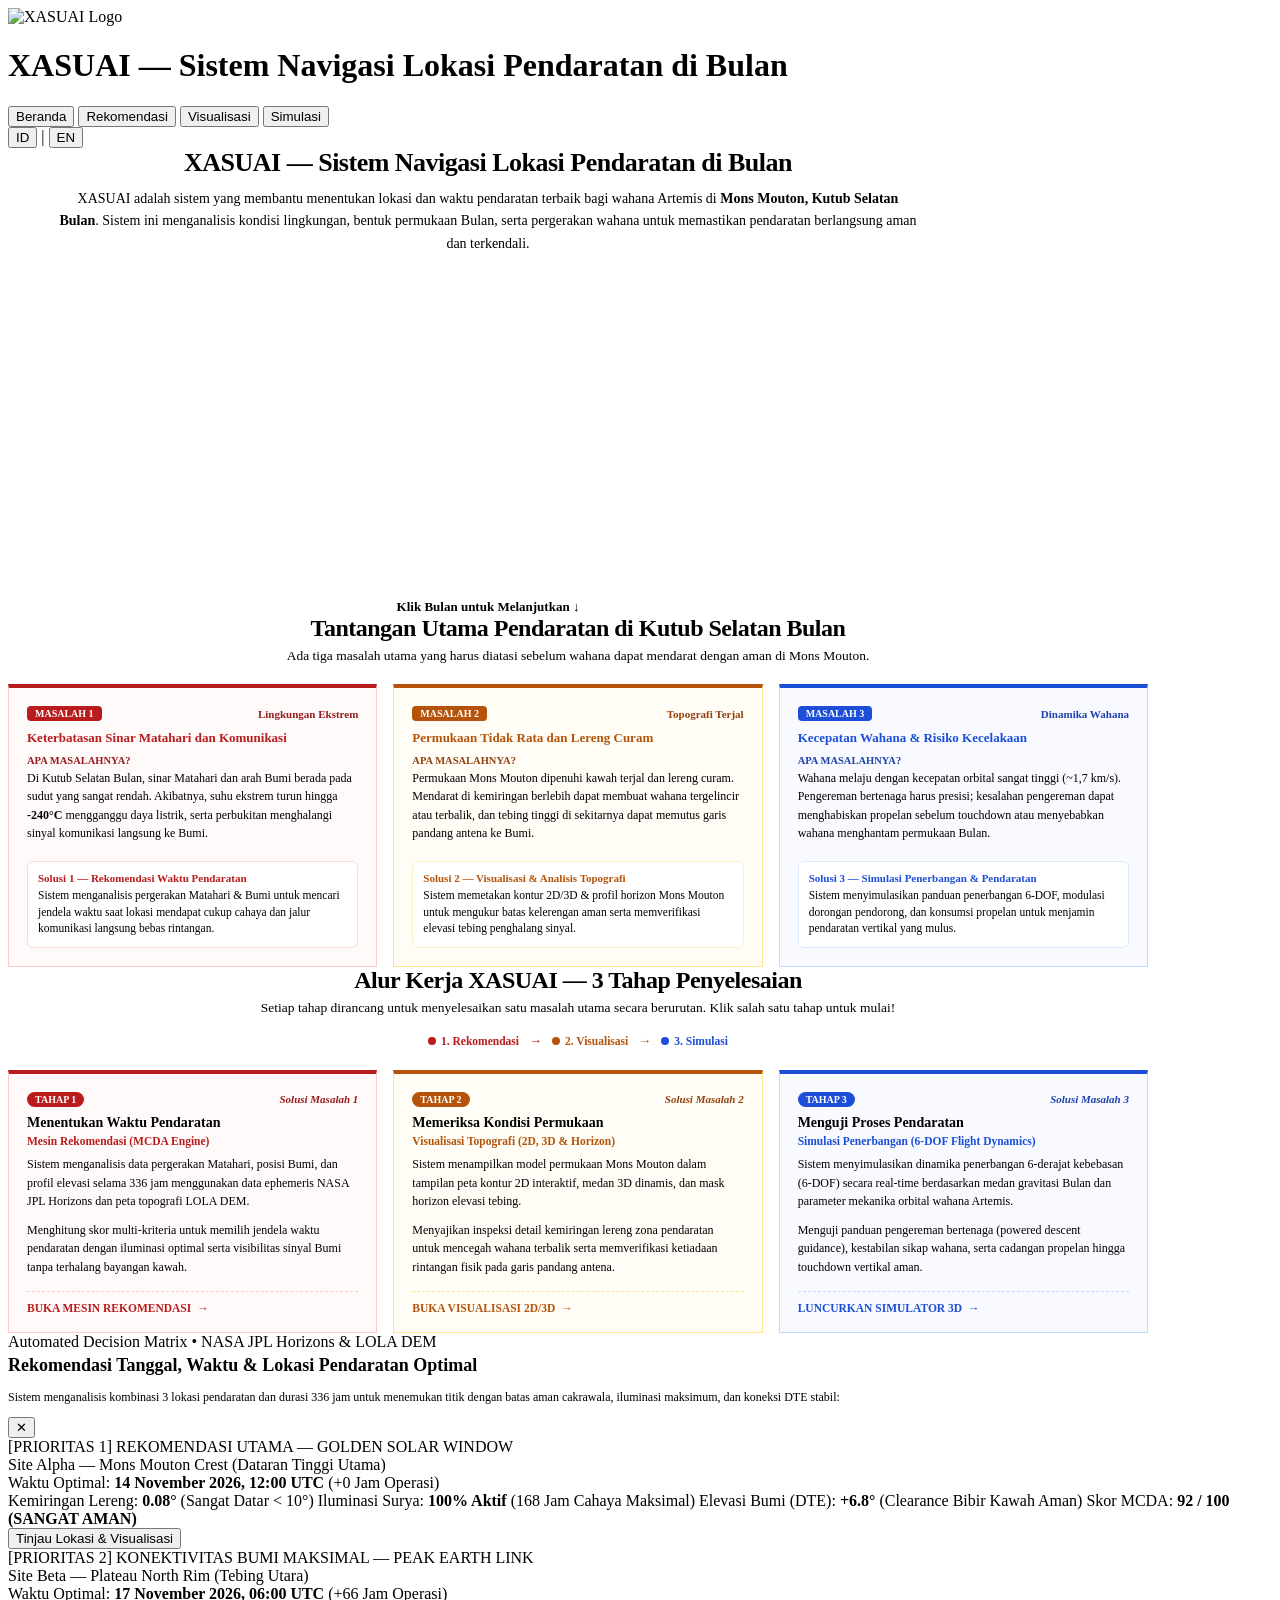
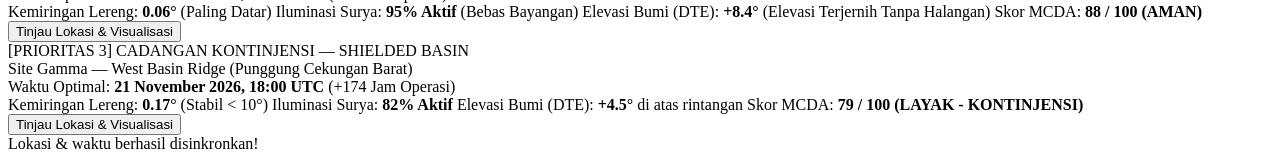
==== web/index.html @ edc27398 "feat(i18n): add dual-language switcher (ID/EN) to header with aerospace styling and dynamic DOM tran" ====
<!DOCTYPE html>
<html lang="id">
<head>
  <meta charset="UTF-8">
  <meta name="viewport" content="width=device-width, initial-scale=1.0">
  <title>XASUAI — Sistem Navigasi Lokasi Pendaratan di Bulan</title>
  <link rel="icon" type="image/png" href="/logo.png">
  <script src="/three.min.js"></script>
  <link rel="stylesheet" href="/css/style.css?v=21">
</head>
<body>

  <!-- 1. COMPACT HEADER BAR -->
  <header>
    <div class="brand-group">
      <img src="/logo.png" alt="XASUAI Logo" style="height: 42px; width: auto; object-fit: contain;">
      <div class="brand-info">
        <h1 data-i18n="brand_title">XASUAI — Sistem Navigasi Lokasi Pendaratan di Bulan</h1>
      </div>
    </div>

    <div class="header-actions">
      <div class="segmented-tabs">
        <button class="tab-btn active" id="tab-btn-home" onclick="switchView('home'); playAvionicBeep(520, 'sine');">
          <span data-i18n="nav_home">Beranda</span>
        </button>
        <button class="tab-btn" id="tab-btn-rekomendasi" onclick="switchView('rekomendasi'); playAvionicBeep(640, 'sine');">
          <span data-i18n="nav_recommendation">Rekomendasi</span>
        </button>
        <button class="tab-btn" id="tab-btn-visualisasi" onclick="switchView('visualisasi'); playAvionicBeep(720, 'sine');">
          <span data-i18n="nav_visualization">Visualisasi</span>
        </button>
        <button class="tab-btn" id="tab-btn-simulasi" onclick="switchView('simulasi'); playAvionicBeep(800, 'sine');">
          <span data-i18n="nav_simulation">Simulasi</span>
        </button>
      </div>

      <!-- Language Switcher (ID / EN) -->
      <div class="lang-switcher" id="lang-switcher" title="Ganti Bahasa / Switch Language">
        <button class="lang-btn active" id="btn-lang-id" onclick="setLanguage('id'); playAvionicBeep(600, 'sine');">ID</button>
        <span class="lang-divider">|</span>
        <button class="lang-btn" id="btn-lang-en" onclick="setLanguage('en'); playAvionicBeep(600, 'sine');">EN</button>
      </div>
    </div>
  </header>

  <!-- ===================================================================== -->
  <!-- LAYAR 0: BERANDA / SISTEM OPERASI KENDALI MISI (FLIGHT DYNAMICS) -->
  <!-- ===================================================================== -->
    <main id="view-home" style="display: block; position: relative;">
    
    <!-- Scroll-Snap Slider Container (Natural Scroll & Snap) -->
    <div class="home-slides-container" id="homeSlidesContainer">

      <!-- =================================================================== -->
      <!-- SLIDE 1: PENGANTAR SISTEM & MODEL 3D BULAN -->
      <!-- =================================================================== -->
      <section id="home-slide-1" class="home-slide-section">
        <div style="max-width: 960px; margin: auto 0; text-align: center; width: 100%;">
          <h1 style="font-size: 26px; font-weight: 900; color: var(--text-primary); margin: 0 0 10px; letter-spacing: -0.5px;">
            XASUAI — Sistem Navigasi Lokasi Pendaratan di Bulan
          </h1>
          <p style="font-size: 14px; color: var(--text-secondary); line-height: 1.6; max-width: 860px; margin: 0 auto 16px;">
            XASUAI adalah sistem yang membantu menentukan lokasi dan waktu pendaratan terbaik bagi wahana Artemis di <strong>Mons Mouton, Kutub Selatan Bulan</strong>. Sistem ini menganalisis kondisi lingkungan, bentuk permukaan Bulan, serta pergerakan wahana untuk memastikan pendaratan berlangsung aman dan terkendali.
          </p>

          <!-- Pure Cinematic 3D Moon Canvas -->
          <div style="background: transparent; border: none; margin: 0 auto 8px; overflow: visible; position: relative; height: 320px; cursor: pointer; filter: drop-shadow(0 20px 28px rgba(15, 23, 42, 0.22));" id="homeMoonContainer" onclick="slideHomeTo(2)" title="Klik Bulan untuk Eksplorasi Tantangan"></div>

          <!-- Teks Simpel Petunjuk -->
          <p id="homeMoonCtaPill" onclick="slideHomeTo(2)" style="font-size: 13px; color: var(--text-muted); margin: 0 auto; cursor: pointer; transition: color 0.2s ease; user-select: none; font-weight: 600;" onmouseover="this.style.color='var(--artemis-blue)';" onmouseout="this.style.color='var(--text-muted)';">
            Klik Bulan untuk Melanjutkan &darr;
          </p>
        </div>
      </section>

      <!-- =================================================================== -->
      <!-- SLIDE 2: TANTANGAN UTAMA PENDARATAN DI KUTUB SELATAN BULAN -->
      <!-- =================================================================== -->
      <section id="home-slide-2" class="home-slide-section">
        <div style="max-width: 1140px; margin: auto 0; text-align: center; width: 100%;">
          <h2 style="font-size: 24px; font-weight: 900; color: var(--text-primary); margin: 0 0 6px; letter-spacing: -0.5px;">
            Tantangan Utama Pendaratan di Kutub Selatan Bulan
          </h2>
          <p style="font-size: 13.5px; color: var(--text-secondary); margin: 0 auto 20px; max-width: 760px;">
            Ada tiga masalah utama yang harus diatasi sebelum wahana dapat mendarat dengan aman di Mons Mouton.
          </p>

          <!-- 3 Cards Masalah (Horizontal Grid 3 Kolom) -->
          <div style="display: grid; grid-template-columns: repeat(3, 1fr); gap: 16px; text-align: left; width: 100%;">
            <!-- Masalah 1: Merah/Coral -->
            <div style="background: #fffafa; border: 1px solid #fecaca; border-top: 4px solid #b91c1c; border-radius: var(--radius-md); padding: 18px; display: flex; flex-direction: column; justify-content: space-between; box-shadow: var(--shadow-sm);">
              <div>
                <div style="display: flex; justify-content: space-between; align-items: center; margin-bottom: 8px;">
                  <span style="background: #b91c1c; color: #fff; padding: 2px 8px; border-radius: 4px; font-size: 10px; font-weight: 800;">MASALAH 1</span>
                  <span style="font-size: 11px; font-weight: 700; color: #991b1b;">Lingkungan Ekstrem</span>
                </div>
                <div style="font-size: 13px; font-weight: 800; color: #b91c1c; margin-bottom: 8px; line-height: 1.35;">
                  Keterbatasan Sinar Matahari dan Komunikasi
                </div>
                <div style="margin-bottom: 10px;">
                  <div style="font-size: 10.5px; font-weight: 800; color: #991b1b; text-transform: uppercase; margin-bottom: 3px;">
                    Apa masalahnya?
                  </div>
                  <p style="font-size: 12px; line-height: 1.55; color: var(--text-secondary); margin: 0;">
                    Di Kutub Selatan Bulan, sinar Matahari dan arah Bumi berada pada sudut yang sangat rendah. Akibatnya, suhu ekstrem turun hingga <strong>-240°C</strong> mengganggu daya listrik, serta perbukitan menghalangi sinyal komunikasi langsung ke Bumi.
                  </p>
                </div>
              </div>
              <div style="background: #ffffff; border: 1px solid #fed7d7; border-radius: 6px; padding: 10px; margin-top: 8px;">
                <div style="font-size: 11px; font-weight: 800; color: #b91c1c; margin-bottom: 3px;">
                  Solusi 1 — Rekomendasi Waktu Pendaratan
                </div>
                <div style="font-size: 11.5px; line-height: 1.45; color: var(--text-secondary); margin: 0;">
                  Sistem menganalisis pergerakan Matahari &amp; Bumi untuk mencari jendela waktu saat lokasi mendapat cukup cahaya dan jalur komunikasi langsung bebas rintangan.
                </div>
              </div>
            </div>

            <!-- Masalah 2: Amber/Gold -->
            <div style="background: #fffdf5; border: 1px solid #fde68a; border-top: 4px solid #b45309; border-radius: var(--radius-md); padding: 18px; display: flex; flex-direction: column; justify-content: space-between; box-shadow: var(--shadow-sm);">
              <div>
                <div style="display: flex; justify-content: space-between; align-items: center; margin-bottom: 8px;">
                  <span style="background: #b45309; color: #fff; padding: 2px 8px; border-radius: 4px; font-size: 10px; font-weight: 800;">MASALAH 2</span>
                  <span style="font-size: 11px; font-weight: 700; color: #92400e;">Topografi Terjal</span>
                </div>
                <div style="font-size: 13px; font-weight: 800; color: #b45309; margin-bottom: 8px; line-height: 1.35;">
                  Permukaan Tidak Rata dan Lereng Curam
                </div>
                <div style="margin-bottom: 10px;">
                  <div style="font-size: 10.5px; font-weight: 800; color: #92400e; text-transform: uppercase; margin-bottom: 3px;">
                    Apa masalahnya?
                  </div>
                  <p style="font-size: 12px; line-height: 1.55; color: var(--text-secondary); margin: 0;">
                    Permukaan Mons Mouton dipenuhi kawah terjal dan lereng curam. Mendarat di kemiringan berlebih dapat membuat wahana tergelincir atau terbalik, dan tebing tinggi di sekitarnya dapat memutus garis pandang antena ke Bumi.
                  </p>
                </div>
              </div>
              <div style="background: #ffffff; border: 1px solid #fef3c7; border-radius: 6px; padding: 10px; margin-top: 8px;">
                <div style="font-size: 11px; font-weight: 800; color: #b45309; margin-bottom: 3px;">
                  Solusi 2 — Visualisasi &amp; Analisis Topografi
                </div>
                <div style="font-size: 11.5px; line-height: 1.45; color: var(--text-secondary); margin: 0;">
                  Sistem memetakan kontur 2D/3D &amp; profil horizon Mons Mouton untuk mengukur batas kelerengan aman serta memverifikasi elevasi tebing penghalang sinyal.
                </div>
              </div>
            </div>

            <!-- Masalah 3: Biru/Navy -->
            <div style="background: #f8faff; border: 1px solid #bfdbfe; border-top: 4px solid #1d4ed8; border-radius: var(--radius-md); padding: 18px; display: flex; flex-direction: column; justify-content: space-between; box-shadow: var(--shadow-sm);">
              <div>
                <div style="display: flex; justify-content: space-between; align-items: center; margin-bottom: 8px;">
                  <span style="background: #1d4ed8; color: #fff; padding: 2px 8px; border-radius: 4px; font-size: 10px; font-weight: 800;">MASALAH 3</span>
                  <span style="font-size: 11px; font-weight: 700; color: #1e40af;">Dinamika Wahana</span>
                </div>
                <div style="font-size: 13px; font-weight: 800; color: #1d4ed8; margin-bottom: 8px; line-height: 1.35;">
                  Kecepatan Wahana &amp; Risiko Kecelakaan
                </div>
                <div style="margin-bottom: 10px;">
                  <div style="font-size: 10.5px; font-weight: 800; color: #1e40af; text-transform: uppercase; margin-bottom: 3px;">
                    Apa masalahnya?
                  </div>
                  <p style="font-size: 12px; line-height: 1.55; color: var(--text-secondary); margin: 0;">
                    Wahana melaju dengan kecepatan orbital sangat tinggi (~1,7 km/s). Pengereman bertenaga harus presisi; kesalahan pengereman dapat menghabiskan propelan sebelum touchdown atau menyebabkan wahana menghantam permukaan Bulan.
                  </p>
                </div>
              </div>
              <div style="background: #ffffff; border: 1px solid #dbeafe; border-radius: 6px; padding: 10px; margin-top: 8px;">
                <div style="font-size: 11px; font-weight: 800; color: #1d4ed8; margin-bottom: 3px;">
                  Solusi 3 — Simulasi Penerbangan &amp; Pendaratan
                </div>
                <div style="font-size: 11.5px; line-height: 1.45; color: var(--text-secondary); margin: 0;">
                  Sistem menyimulasikan panduan penerbangan 6-DOF, modulasi dorongan pendorong, dan konsumsi propelan untuk menjamin pendaratan vertikal yang mulus.
                </div>
              </div>
            </div>
          </div>
        </div>
      </section>

      <!-- =================================================================== -->
      <!-- SLIDE 3: ALUR KERJA XASUAI (3 TAHAP AKSI) -->
      <!-- =================================================================== -->
      <section id="home-slide-3" class="home-slide-section">
        <div style="max-width: 1140px; margin: auto 0; text-align: center; width: 100%;">
          <h2 style="font-size: 24px; font-weight: 900; color: var(--text-primary); margin: 0 0 6px; letter-spacing: -0.5px;">
            Alur Kerja XASUAI — 3 Tahap Penyelesaian
          </h2>
          <p style="font-size: 13.5px; color: var(--text-secondary); margin: 0 auto 12px; max-width: 760px;">
            Setiap tahap dirancang untuk menyelesaikan satu masalah utama secara berurutan. Klik salah satu tahap untuk mulai!
          </p>

          <!-- Alur Urutan Chip -->
          <div style="display: inline-flex; align-items: center; justify-content: center; gap: 10px; background: var(--bg-surface); padding: 5px 16px; border-radius: var(--radius-pill); border: 1px solid var(--border-light); box-shadow: var(--shadow-sm); margin-bottom: 16px;">
            <span style="font-size: 11.5px; font-weight: 800; color: #b91c1c; display: inline-flex; align-items: center; gap: 5px;">
              <span style="display: inline-block; width: 8px; height: 8px; border-radius: 50%; background: #b91c1c;"></span>
              1. Rekomendasi
            </span>
            <span style="color: #b91c1c; font-size: 13px; font-weight: 900;">&rarr;</span>
            <span style="font-size: 11.5px; font-weight: 800; color: #b45309; display: inline-flex; align-items: center; gap: 5px;">
              <span style="display: inline-block; width: 8px; height: 8px; border-radius: 50%; background: #b45309;"></span>
              2. Visualisasi
            </span>
            <span style="color: #b45309; font-size: 13px; font-weight: 900;">&rarr;</span>
            <span style="font-size: 11.5px; font-weight: 800; color: #1d4ed8; display: inline-flex; align-items: center; gap: 5px;">
              <span style="display: inline-block; width: 8px; height: 8px; border-radius: 50%; background: #1d4ed8;"></span>
              3. Simulasi
            </span>
          </div>

          <!-- 3 Interactive Cards (Actionable Buttons) -->
          <div style="display: grid; grid-template-columns: repeat(3, 1fr); gap: 16px; text-align: left; width: 100%;">
            <!-- Tahap 1: Rekomendasi (Merah/Coral) -->
            <div class="interactive-card" onclick="switchView('rekomendasi'); playAvionicBeep(640, 'sine');" style="background: #fffafa; border: 1px solid #fecaca; border-top: 4px solid #b91c1c; border-radius: var(--radius-md); padding: 18px; display: flex; flex-direction: column; justify-content: space-between; box-shadow: var(--shadow-sm); cursor: pointer;" title="Klik untuk membuka Tahap 1: Mesin Rekomendasi">
              <div>
                <div style="display: flex; justify-content: space-between; align-items: center; margin-bottom: 8px;">
                  <span style="background: #b91c1c; color: #ffffff; padding: 2px 8px; border-radius: 999px; font-size: 10px; font-weight: 800;">TAHAP 1</span>
                  <span style="font-size: 11px; font-weight: 700; color: #991b1b; font-style: italic;">Solusi Masalah 1</span>
                </div>
                <h3 style="font-size: 14px; font-weight: 800; color: var(--text-primary); margin: 0 0 4px;">
                  Menentukan Waktu Pendaratan
                </h3>
                <div style="font-size: 11.5px; font-weight: 700; color: #b91c1c; margin-bottom: 8px;">
                  Mesin Rekomendasi (MCDA Engine)
                </div>
                <p style="font-size: 12px; color: var(--text-secondary); line-height: 1.55; margin: 0 0 10px;">
                  Sistem menganalisis data pergerakan Matahari, posisi Bumi, dan profil elevasi selama 336 jam menggunakan data ephemeris NASA JPL Horizons dan peta topografi LOLA DEM.
                </p>
                <p style="font-size: 12px; color: var(--text-secondary); line-height: 1.55; margin: 0;">
                  Menghitung skor multi-kriteria untuk memilih jendela waktu pendaratan dengan iluminasi optimal serta visibilitas sinyal Bumi tanpa terhalang bayangan kawah.
                </p>
              </div>
              <div style="margin-top: 14px; padding-top: 10px; border-top: 1px dashed #fecaca;">
                <div class="action-hint" style="font-size: 11.5px; font-weight: 800; color: #b91c1c; display: flex; align-items: center; gap: 6px;">
                  <span>BUKA MESIN REKOMENDASI</span>
                  <span>&rarr;</span>
                </div>
              </div>
            </div>

            <!-- Tahap 2: Visualisasi (Amber/Gold) -->
            <div class="interactive-card" onclick="switchView('visualisasi'); playAvionicBeep(720, 'sine');" style="background: #fffdf5; border: 1px solid #fde68a; border-top: 4px solid #b45309; border-radius: var(--radius-md); padding: 18px; display: flex; flex-direction: column; justify-content: space-between; box-shadow: var(--shadow-sm); cursor: pointer;" title="Klik untuk membuka Tahap 2: Visualisasi Topografi">
              <div>
                <div style="display: flex; justify-content: space-between; align-items: center; margin-bottom: 8px;">
                  <span style="background: #b45309; color: #ffffff; padding: 2px 8px; border-radius: 999px; font-size: 10px; font-weight: 800;">TAHAP 2</span>
                  <span style="font-size: 11px; font-weight: 700; color: #92400e; font-style: italic;">Solusi Masalah 2</span>
                </div>
                <h3 style="font-size: 14px; font-weight: 800; color: var(--text-primary); margin: 0 0 4px;">
                  Memeriksa Kondisi Permukaan
                </h3>
                <div style="font-size: 11.5px; font-weight: 700; color: #b45309; margin-bottom: 8px;">
                  Visualisasi Topografi (2D, 3D &amp; Horizon)
                </div>
                <p style="font-size: 12px; color: var(--text-secondary); line-height: 1.55; margin: 0 0 10px;">
                  Sistem menampilkan model permukaan Mons Mouton dalam tampilan peta kontur 2D interaktif, medan 3D dinamis, dan mask horizon elevasi tebing.
                </p>
                <p style="font-size: 12px; color: var(--text-secondary); line-height: 1.55; margin: 0;">
                  Menyajikan inspeksi detail kemiringan lereng zona pendaratan untuk mencegah wahana terbalik serta memverifikasi ketiadaan rintangan fisik pada garis pandang antena.
                </p>
              </div>
              <div style="margin-top: 14px; padding-top: 10px; border-top: 1px dashed #fde68a;">
                <div class="action-hint" style="font-size: 11.5px; font-weight: 800; color: #b45309; display: flex; align-items: center; gap: 6px;">
                  <span>BUKA VISUALISASI 2D/3D</span>
                  <span>&rarr;</span>
                </div>
              </div>
            </div>

            <!-- Tahap 3: Simulasi (Biru/Navy) -->
            <div class="interactive-card" onclick="switchView('simulasi'); playAvionicBeep(800, 'sine');" style="background: #f8faff; border: 1px solid #bfdbfe; border-top: 4px solid #1d4ed8; border-radius: var(--radius-md); padding: 18px; display: flex; flex-direction: column; justify-content: space-between; box-shadow: var(--shadow-sm); cursor: pointer;" title="Klik untuk membuka Tahap 3: Simulator Penerbangan">
              <div>
                <div style="display: flex; justify-content: space-between; align-items: center; margin-bottom: 8px;">
                  <span style="background: #1d4ed8; color: #ffffff; padding: 2px 8px; border-radius: 999px; font-size: 10px; font-weight: 800;">TAHAP 3</span>
                  <span style="font-size: 11px; font-weight: 700; color: #1e40af; font-style: italic;">Solusi Masalah 3</span>
                </div>
                <h3 style="font-size: 14px; font-weight: 800; color: var(--text-primary); margin: 0 0 4px;">
                  Menguji Proses Pendaratan
                </h3>
                <div style="font-size: 11.5px; font-weight: 700; color: #1d4ed8; margin-bottom: 8px;">
                  Simulasi Penerbangan (6-DOF Flight Dynamics)
                </div>
                <p style="font-size: 12px; color: var(--text-secondary); line-height: 1.55; margin: 0 0 10px;">
                  Sistem menyimulasikan dinamika penerbangan 6-derajat kebebasan (6-DOF) secara real-time berdasarkan medan gravitasi Bulan dan parameter mekanika orbital wahana Artemis.
                </p>
                <p style="font-size: 12px; color: var(--text-secondary); line-height: 1.55; margin: 0;">
                  Menguji panduan pengereman bertenaga (powered descent guidance), kestabilan sikap wahana, serta cadangan propelan hingga touchdown vertikal aman.
                </p>
              </div>
              <div style="margin-top: 14px; padding-top: 10px; border-top: 1px dashed #bfdbfe;">
                <div class="action-hint" style="font-size: 11.5px; font-weight: 800; color: #1d4ed8; display: flex; align-items: center; gap: 6px;">
                  <span>LUNCURKAN SIMULATOR 3D</span>
                  <span>&rarr;</span>
                </div>
              </div>
            </div>
          </div>
        </div>
      </section>

    </div>
  </main>
<!-- ===================================================================== -->
  <!-- LAYAR 1: REKOMENDASI WAKTU PENDARATAN (SOLUSI 1) -->
  <!-- ===================================================================== -->
  <main id="view-rekomendasi" style="display: none; width: 100%; position: relative;">
    <div class="rekomendasi-slides-container" id="rekomendasi-slides">
      
      <!-- =================================================================== -->
      <!-- SLIDE 1: INPUT BULAN & TAHUN PERIODE MISI (1 LAYAR PENUH) -->
      <!-- =================================================================== -->
      <section id="rec-slide-1" class="rekomendasi-slide-section">
        <div style="max-width: 760px; width: 100%; text-align: center; background: #ffffff; border: 1px solid var(--border-medium); border-radius: var(--radius-lg); padding: 46px 36px; box-shadow: 0 10px 30px rgba(0, 0, 0, 0.05);">
          
          <div data-i18n="sol1_tag" style="display: inline-block; background: rgba(14, 116, 144, 0.1); color: var(--artemis-blue); border: 1px solid rgba(14, 116, 144, 0.25); padding: 5px 16px; border-radius: 999px; font-size: 11px; font-weight: 800; letter-spacing: 0.8px; text-transform: uppercase; margin-bottom: 16px;">
            SOLUSI 1 — REKOMENDASI WAKTU PENDARATAN
          </div>
          
          <h2 data-i18n="sol1_title" style="font-size: 26px; font-weight: 800; color: var(--text-primary); margin: 0 0 12px; letter-spacing: -0.5px;">
            Pencarian Jadwal Peluncuran &amp; Pendaratan Terbaik
          </h2>
          
          <p data-i18n="sol1_desc" style="font-size: 14px; color: var(--text-secondary); line-height: 1.65; margin: 0 auto 32px; max-width: 600px;">
            Pilih bulan dan tahun rencana misi. Sistem akan menganalisis lintasan orbit Matahari dan posisi Bumi untuk menemukan momen pencahayaan optimal dan komunikasi langsung bebas rintangan tebing kawah.
          </p>

          <!-- Form Pemilihan Bulan dan Tahun Terpisah -->
          <div style="display: flex; justify-content: center; align-items: center; gap: 14px; flex-wrap: wrap; margin-bottom: 24px;">
            
            <!-- Dropdown Bulan -->
            <div style="display: flex; align-items: center; gap: 8px; background: #f8fafc; border: 1px solid var(--border-medium); border-radius: var(--radius-md); padding: 10px 16px; box-shadow: var(--shadow-sm);">
              <label for="select-mission-month" data-i18n="sol1_lbl_month" style="font-size: 12.5px; font-weight: 700; color: var(--text-secondary);">Bulan:</label>
              <select id="select-mission-month" onchange="onMissionDateChange()" style="background: transparent; border: none; font-size: 14px; font-weight: 800; color: var(--text-primary); outline: none; cursor: pointer; padding: 2px 0;">
                <option value="1">Januari</option>
                <option value="2">Februari</option>
                <option value="3">Maret</option>
                <option value="4">April</option>
                <option value="5">Mei</option>
                <option value="6">Juni</option>
                <option value="7">Juli</option>
                <option value="8">Agustus</option>
                <option value="9">September</option>
                <option value="10">Oktober</option>
                <option value="11" selected>November</option>
                <option value="12">Desember</option>
              </select>
            </div>

            <!-- Dropdown Tahun -->
            <div style="display: flex; align-items: center; gap: 8px; background: #f8fafc; border: 1px solid var(--border-medium); border-radius: var(--radius-md); padding: 10px 16px; box-shadow: var(--shadow-sm);">
              <label for="select-mission-year" data-i18n="sol1_lbl_year" style="font-size: 12.5px; font-weight: 700; color: var(--text-secondary);">Tahun:</label>
              <select id="select-mission-year" onchange="onMissionDateChange()" style="background: transparent; border: none; font-size: 14px; font-weight: 800; color: var(--text-primary); outline: none; cursor: pointer; padding: 2px 0;">
                <option value="2026" selected>2026</option>
                <option value="2027">2027</option>
                <option value="2028">2028</option>
                <option value="2029">2029</option>
                <option value="2030">2030</option>
              </select>
            </div>

            <!-- Tombol Hitung Rekomendasi -->
            <button id="btn-hero-optimize" class="btn-finder-hero" onclick="calculateMissionSchedule()" style="font-size: 13.5px; font-weight: 800; padding: 13px 30px; border-radius: var(--radius-md); box-shadow: 0 4px 18px rgba(14, 116, 144, 0.4);">
              <span data-i18n="sol1_btn_calc">HITUNG JADWAL REKOMENDASI</span>
            </button>
          </div>

          <!-- Petunjuk Gulir ke Bawah -->
          <div onclick="scrollToRecSlide('result')" style="cursor: pointer; margin-top: 16px; display: inline-flex; align-items: center; gap: 6px; font-size: 12px; font-weight: 700; color: var(--artemis-blue); padding: 6px 16px; border-radius: 999px; background: #f0f9ff; transition: all 0.2s ease;">
            <span data-i18n="sol1_lnk_saved">Lihat Hasil Rekomendasi Tersimpan</span>
            <span>&darr;</span>
          </div>

        </div>
      </section>

      <!-- =================================================================== -->
      <!-- SLIDE 2: ANIMASI PEMROSESAN / SCANNING RADAR (1 LAYAR PENUH) -->
      <!-- =================================================================== -->
      <section id="rec-slide-loading" class="rekomendasi-slide-section">
        <div style="max-width: 680px; width: 100%; text-align: center; background: #ffffff; border: 1px solid var(--border-medium); border-radius: var(--radius-lg); padding: 46px 36px; box-shadow: 0 10px 30px rgba(0, 0, 0, 0.05);">
          
          <!-- Radar Scanner Circle -->
          <div class="radar-scanner-box">
            <div class="radar-scanner-wave"></div>
            <div class="radar-scanner-beam"></div>
            <span style="font-size: 32px; z-index: 2;">📡</span>
          </div>

          <div style="display: inline-block; background: #eff6ff; color: #1d4ed8; padding: 4px 14px; border-radius: 999px; font-size: 11px; font-weight: 800; letter-spacing: 0.8px; text-transform: uppercase; margin-bottom: 12px;">
            ANALISIS ASTRODINAMIKA &amp; MEDAN BULAN
          </div>

          <h3 id="scan-progress-heading" style="font-size: 22px; font-weight: 800; color: var(--text-primary); margin: 0 0 8px;">
            Memproses Posisi Matahari &amp; Bumi...
          </h3>

          <p style="font-size: 13.5px; color: var(--text-secondary); line-height: 1.6; margin: 0 auto 28px; max-width: 520px;">
            Sistem XASUAI sedang menyinkronkan data efemeris orbit dengan topografi kawah Mons Mouton.
          </p>

          <!-- Status Telemetri Berurutan -->
          <div style="text-align: left; background: #f8fafc; border: 1px solid #e2e8f0; border-radius: var(--radius-md); padding: 18px 22px; display: flex; flex-direction: column; gap: 10px; font-family: monospace; font-size: 12px;">
            <div id="scan-step-1" style="display: flex; align-items: center; justify-content: space-between; color: var(--text-muted);">
              <span>[1/4] Mengakses Efemeris JPL Horizons NASA...</span>
              <span class="step-status">MENUNGGU</span>
            </div>
            <div id="scan-step-2" style="display: flex; align-items: center; justify-content: space-between; color: var(--text-muted);">
              <span>[2/4] Menghitung Elevasi Surya &amp; Komunikasi Bumi...</span>
              <span class="step-status">MENUNGGU</span>
            </div>
            <div id="scan-step-3" style="display: flex; align-items: center; justify-content: space-between; color: var(--text-muted);">
              <span>[3/4] Memindai Rintangan Tebing Mons Mouton (LOLA DEM)...</span>
              <span class="step-status">MENUNGGU</span>
            </div>
            <div id="scan-step-4" style="display: flex; align-items: center; justify-content: space-between; color: var(--text-muted);">
              <span>[4/4] Mengunci Waktu Touchdown &amp; Peluncuran Translunar...</span>
              <span class="step-status">MENUNGGU</span>
            </div>
          </div>

        </div>
      </section>

      <!-- =================================================================== -->
      <!-- SLIDE 3: HASIL REKOMENDASI JADWAL MISI (1 LAYAR PENUH) -->
      <!-- =================================================================== -->
      <section id="rec-slide-result" class="rekomendasi-slide-section">
        <div style="max-width: 860px; width: 100%; background: #ffffff; border: 1px solid var(--border-medium); border-radius: var(--radius-lg); padding: 36px 32px; box-shadow: 0 10px 30px rgba(0, 0, 0, 0.05); position: relative;">
          
          <!-- Top bar with Back button and Status -->
          <div style="display: flex; justify-content: space-between; align-items: center; margin-bottom: 20px;">
            <button onclick="scrollToRecSlide('1')" style="background: none; border: none; color: var(--text-muted); font-size: 12px; font-weight: 700; cursor: pointer; display: flex; align-items: center; gap: 6px; padding: 4px 8px; border-radius: 6px;" onmouseover="this.style.color='var(--artemis-blue)'" onmouseout="this.style.color='var(--text-muted)'">
              <span>&uarr;</span>
              <span>Ubah Periode Misi</span>
            </button>
            <div style="background: rgba(16, 185, 129, 0.12); border: 1px solid rgba(16, 185, 129, 0.35); color: #047857; font-size: 11.5px; font-weight: 800; padding: 5px 14px; border-radius: 999px; display: flex; align-items: center; gap: 6px;">
              <span style="width: 8px; height: 8px; background: #10b981; border-radius: 50%;"></span>
              STATUS: OPTIMAL &amp; AMAN
            </div>
          </div>

          <!-- Card Title -->
          <div style="margin-bottom: 20px; padding-bottom: 14px; border-bottom: 1px solid var(--border-light);">
            <h3 style="font-size: 20px; font-weight: 800; color: var(--text-primary); margin: 0 0 4px;">
              Hasil Rekomendasi Jadwal Misi
            </h3>
            <div style="font-size: 12.5px; color: var(--text-secondary);">
              Target Lokasi: <strong>Mons Mouton Crest (-84.9°S, 33.3°W)</strong>
            </div>
          </div>

          <!-- Arrow Flow: Lepas Landas -> Transit 4 Hari -> Pendaratan -->
          <div style="display: flex; align-items: center; justify-content: space-between; background: #f8fafc; border: 1px solid #e2e8f0; border-radius: var(--radius-md); padding: 22px 24px; margin-bottom: 24px; gap: 16px; flex-wrap: wrap;">
            
            <!-- Kolom Lepas Landas Bumi -->
            <div style="flex: 1; min-width: 220px;">
              <div style="display: flex; align-items: center; gap: 8px; margin-bottom: 6px;">
                <span style="font-size: 20px;">🚀</span>
                <span style="font-size: 11px; font-weight: 800; color: var(--text-muted); text-transform: uppercase; letter-spacing: 0.5px;">LEPAS LANDAS DARI BUMI</span>
              </div>
              <div id="rec-launch-time" style="font-size: 18px; font-weight: 800; color: var(--text-primary); margin-bottom: 4px;">
                11 November 2026, 08:00 UTC
              </div>
              <div style="font-size: 11.5px; color: var(--text-secondary);">
                Peluncuran roket dari Bumi menuju lintasan translunar
              </div>
            </div>

            <!-- Panah Alur Transit 4 Hari -->
            <div style="display: flex; flex-direction: column; align-items: center; justify-content: center; padding: 0 12px; min-width: 140px;">
              <div style="font-size: 11px; font-weight: 800; color: var(--artemis-blue); margin-bottom: 4px; background: #e0f2fe; padding: 3px 12px; border-radius: 999px;">
                4 Hari Perjalanan
              </div>
              <div style="display: flex; align-items: center; width: 100%; color: var(--artemis-blue);">
                <div style="height: 2px; background: #0284c7; flex: 1;"></div>
                <span style="font-size: 14px; margin-left: -2px; color: #0284c7;">►</span>
              </div>
            </div>

            <!-- Kolom Pendaratan Bulan -->
            <div style="flex: 1; min-width: 220px; text-align: right;">
              <div style="display: flex; align-items: center; justify-content: flex-end; gap: 8px; margin-bottom: 6px;">
                <span style="font-size: 11px; font-weight: 800; color: #047857; text-transform: uppercase; letter-spacing: 0.5px;">PENDARATAN DI BULAN</span>
                <span style="font-size: 20px;">🌕</span>
              </div>
              <div id="rec-landing-time" style="font-size: 18px; font-weight: 800; color: #047857; margin-bottom: 4px;">
                15 November 2026, 08:00 UTC
              </div>
              <div style="font-size: 11.5px; color: var(--text-secondary);">
                Touchdown aman di Mons Mouton, Kutub Selatan Bulan
              </div>
            </div>

          </div>

          <!-- Paragraf Penjelasan Mengapa Waktu Ini Dipilih -->
          <div style="margin-bottom: 26px;">
            <h4 style="font-size: 14px; font-weight: 800; color: var(--text-primary); margin: 0 0 8px;">
              Mengapa Waktu Ini Dipilih?
            </h4>
            <p id="rec-explanation-paragraph" style="font-size: 13.5px; line-height: 1.75; color: var(--text-secondary); margin: 0;">
              Berdasarkan analisis posisi Matahari dan arah Bumi pada November 2026, tanggal 15 November memberikan kondisi paling ideal di Mons Mouton karena lokasi tersebut menerima sinar Matahari yang cukup untuk daya panel surya wahana dan memiliki jalur komunikasi langsung ke Bumi tanpa terhalang tebing kawah di sekitarnya. Agar tiba tepat pada momen tersebut, wahana dijadwalkan lepas landas dari Bumi pada 11 November 2026 dengan durasi perjalanan selama 4 hari.
            </p>
          </div>

          <!-- Tombol Aksi Menuju Visualisasi -->
          <div style="display: flex; justify-content: flex-end; align-items: center; padding-top: 18px; border-top: 1px solid var(--border-light);">
            <button class="btn-finder-hero" onclick="switchView('visualisasi'); playAvionicBeep(800, 'sine');" style="padding: 14px 32px; font-size: 13.5px; font-weight: 800; display: flex; align-items: center; gap: 8px; box-shadow: 0 4px 16px rgba(14, 116, 144, 0.35);">
              <span>Lihat Titik Pendaratan di Visualisasi</span>
              <span>&rarr;</span>
            </button>
          </div>

        </div>
      </section>

    </div>
  </main>

  <!-- ===================================================================== -->
  <!-- LAYAR 2: VISUALISASI TOPOGRAFI & MEDAN KAWAH MONS MOUTON (SOLUSI 2) -->
  <!-- ===================================================================== -->
  <main id="view-visualisasi" style="display: none; width: 100%; position: relative;">
    <div class="visualisasi-slides-container" id="visualisasi-slides">

      <!-- =================================================================== -->
      <!-- SLIDE 1: MENU PORTAL VISUALISASI (STRUKTUR IDENTIK DENGAN SOLUSI 1) -->
      <!-- =================================================================== -->
      <section id="vis-slide-menu" class="visualisasi-slide-section">
        <div style="max-width: 820px; width: 100%; text-align: center; background: #ffffff; border: 1px solid var(--border-medium); border-radius: var(--radius-lg); padding: 42px 36px; box-shadow: 0 10px 30px rgba(0, 0, 0, 0.05); box-sizing: border-box;">
          
          <div data-i18n="sol2_tag" style="display: inline-block; background: rgba(14, 116, 144, 0.1); color: var(--artemis-blue); border: 1px solid rgba(14, 116, 144, 0.25); padding: 5px 16px; border-radius: 999px; font-size: 11px; font-weight: 800; letter-spacing: 0.8px; text-transform: uppercase; margin-bottom: 16px;">
            SOLUSI 2 — VISUALISASI &amp; ANALISIS TOPOGRAFI
          </div>
          
          <h2 data-i18n="sol2_title" style="font-size: 26px; font-weight: 800; color: var(--text-primary); margin: 0 0 12px; letter-spacing: -0.5px;">
            Eksplorasi Medan dan Pemeriksaan Lokasi Pendaratan
          </h2>
          
          <p data-i18n="sol2_desc" style="font-size: 14px; color: var(--text-secondary); line-height: 1.65; margin: 0 auto 30px; max-width: 640px;">
            Pilih mode visualisasi berikut untuk memeriksa kondisi permukaan Mons Mouton secara detail. Mulai dari tampilan Bulan dari orbit, peta kemiringan lereng 2D, hingga model topografi 3D untuk memeriksa jalur sinyal yang bebas hambatan tebing.
          </p>

          <!-- 3 Card Pilihan Mode Visualisasi -->
          <div style="display: grid; grid-template-columns: repeat(3, 1fr); gap: 14px; text-align: left; margin-bottom: 24px;">
            
            <!-- Card 1: Navigasi Orbital 3D Globe -->
            <div class="interactive-card" onclick="scrollToVisSlide('globe')" style="background: #f8fafc; border: 1px solid #e2e8f0; border-top: 4px solid var(--artemis-blue); border-radius: var(--radius-md); padding: 18px 16px; display: flex; flex-direction: column; justify-content: space-between; cursor: pointer; transition: all 0.2s ease;" onmouseover="this.style.transform='translateY(-3px)'; this.style.boxShadow='0 8px 24px rgba(2, 132, 199, 0.15)';" onmouseout="this.style.transform='none'; this.style.boxShadow='none';">
              <div>
                <div style="display: flex; align-items: center; justify-content: space-between; margin-bottom: 10px;">
                  <span style="font-size: 24px;">🌐</span>
                  <span data-i18n="sol2_c1_tag" style="font-size: 10px; font-weight: 800; color: var(--artemis-blue); background: #e0f2fe; padding: 2px 8px; border-radius: 999px;">MODE 1</span>
                </div>
                <h4 data-i18n="sol2_c1_title" style="font-size: 14.5px; font-weight: 800; color: var(--text-primary); margin: 0 0 6px;">
                  Navigasi Orbital 3D
                </h4>
                <p data-i18n="sol2_c1_desc" style="font-size: 11.5px; color: var(--text-secondary); line-height: 1.45; margin: 0 0 14px;">
                  Lihat posisi Mons Mouton di Kutub Selatan Bulan melalui tampilan globe 3D dari luar angkasa. Gunakan kamera Fly-To untuk menuju lokasi target secara langsung.
                </p>
              </div>
              <button class="btn-hud" style="width: 100%; padding: 8px; font-size: 11.5px; font-weight: 800; background: #0284c7; color: #ffffff; border: none; border-radius: 6px; cursor: pointer; display: flex; align-items: center; justify-content: center; gap: 4px;">
                <span data-i18n="sol2_c1_btn">Buka Globe 3D &rarr;</span>
              </button>
            </div>

            <!-- Card 2: Inspeksi Kontur 2D LOLA DEM -->
            <div class="interactive-card" onclick="scrollToVisSlide('dem')" style="background: #f8fafc; border: 1px solid #e2e8f0; border-top: 4px solid #10b981; border-radius: var(--radius-md); padding: 18px 16px; display: flex; flex-direction: column; justify-content: space-between; cursor: pointer; transition: all 0.2s ease;" onmouseover="this.style.transform='translateY(-3px)'; this.style.boxShadow='0 8px 24px rgba(16, 185, 129, 0.15)';" onmouseout="this.style.transform='none'; this.style.boxShadow='none';">
              <div>
                <div style="display: flex; align-items: center; justify-content: space-between; margin-bottom: 10px;">
                  <span style="font-size: 24px;">🗺️</span>
                  <span data-i18n="sol2_c2_tag" style="font-size: 10px; font-weight: 800; color: #047857; background: #dcfce7; padding: 2px 8px; border-radius: 999px;">MODE 2</span>
                </div>
                <h4 data-i18n="sol2_c2_title" style="font-size: 14.5px; font-weight: 800; color: var(--text-primary); margin: 0 0 6px;">
                  Peta Kelerengan 2D
                </h4>
                <p data-i18n="sol2_c2_desc" style="font-size: 11.5px; color: var(--text-secondary); line-height: 1.45; margin: 0 0 14px;">
                  Periksa kemiringan permukaan melalui peta elevasi beresolusi tinggi dari NASA LOLA DEM. Hasil analisis menunjukkan kemiringan sebesar 0,08°, tergolong sangat datar dan aman.
                </p>
              </div>
              <button class="btn-hud" style="width: 100%; padding: 8px; font-size: 11.5px; font-weight: 800; background: #059669; color: #ffffff; border: none; border-radius: 6px; cursor: pointer; display: flex; align-items: center; justify-content: center; gap: 4px;">
                <span data-i18n="sol2_c2_btn">Buka Peta 2D &rarr;</span>
              </button>
            </div>

            <!-- Card 3: Topografi 3D & Jalur Sinyal -->
            <div class="interactive-card" onclick="scrollToVisSlide('terrain')" style="background: #f8fafc; border: 1px solid #e2e8f0; border-top: 4px solid #6366f1; border-radius: var(--radius-md); padding: 18px 16px; display: flex; flex-direction: column; justify-content: space-between; cursor: pointer; transition: all 0.2s ease;" onmouseover="this.style.transform='translateY(-3px)'; this.style.boxShadow='0 8px 24px rgba(99, 102, 241, 0.15)';" onmouseout="this.style.transform='none'; this.style.boxShadow='none';">
              <div>
                <div style="display: flex; align-items: center; justify-content: space-between; margin-bottom: 10px;">
                  <span style="font-size: 24px;">⛰️</span>
                  <span data-i18n="sol2_c3_tag" style="font-size: 10px; font-weight: 800; color: #4338ca; background: #e0e7ff; padding: 2px 8px; border-radius: 999px;">MODE 3</span>
                </div>
                <h4 data-i18n="sol2_c3_title" style="font-size: 14.5px; font-weight: 800; color: var(--text-primary); margin: 0 0 6px;">
                  Topografi 3D dan Jalur Sinyal
                </h4>
                <p data-i18n="sol2_c3_desc" style="font-size: 11.5px; color: var(--text-secondary); line-height: 1.45; margin: 0 0 14px;">
                  Jelajahi model permukaan Bulan dalam bentuk 3D untuk memeriksa ketinggian tebing kawah dan memastikan jalur sinyal antena ke Bumi tidak terhalang. Hasil analisis menunjukkan jarak bebas pandang sebesar +12,35° di atas bibir tebing.
                </p>
              </div>
              <button class="btn-hud" style="width: 100%; padding: 8px; font-size: 11.5px; font-weight: 800; background: #4f46e5; color: #ffffff; border: none; border-radius: 6px; cursor: pointer; display: flex; align-items: center; justify-content: center; gap: 4px;">
                <span data-i18n="sol2_c3_btn">Buka Topografi 3D &rarr;</span>
              </button>
            </div>

          </div>

          <!-- Footer Target Information -->
          <div style="display: inline-flex; align-items: center; gap: 10px; background: rgba(16, 185, 129, 0.08); border: 1px solid rgba(16, 185, 129, 0.3); padding: 8px 18px; border-radius: 999px; font-size: 12px; color: #047857;">
            <span style="width: 8px; height: 8px; background: #10b981; border-radius: 50%;"></span>
            <span data-i18n="sol2_target_pill">Target Pendaratan Terpilih: <strong>Mons Mouton Crest (-84,9°S, 33,3°W)</strong> • Elevasi: <strong>+5.920 m</strong></span>
          </div>

        </div>
      </section>

      <!-- =================================================================== -->
      <!-- SLIDE 2: NAVIGASI ORBITAL 3D MENUJU MONS MOUTON (1 LAYAR PENUH) -->
      <!-- =================================================================== -->
      <section id="vis-slide-globe" class="visualisasi-slide-section">
        <div class="bento-card bento-full" style="max-width: 1200px; width: 100%; height: 100%; max-height: calc(100vh - 120px); display: flex; flex-direction: column; justify-content: space-between; padding: 20px 24px; box-sizing: border-box; margin: 0; background: #ffffff; overflow: hidden;">
          
          <!-- Header Bar -->
          <div class="card-header" style="margin-bottom: 8px; padding-bottom: 8px; border-bottom: 1px solid var(--border-light);">
            <div style="display: flex; align-items: center; gap: 10px;">
              <button onclick="scrollToVisSlide('menu')" style="background: none; border: none; color: var(--text-muted); font-size: 12px; font-weight: 700; cursor: pointer; display: flex; align-items: center; gap: 4px; padding: 2px 6px; border-radius: 6px;" onmouseover="this.style.color='var(--artemis-blue)'" onmouseout="this.style.color='var(--text-muted)'">
                <span>&uarr;</span>
                <span>Kembali ke Menu Visualisasi</span>
              </button>
              <span class="card-title" style="font-size: 17px; font-weight: 800;">
                Navigasi Orbital 3D — Menuju Mons Mouton Crest
              </span>
            </div>
            
            <div style="display: flex; gap: 10px; align-items: center; flex-wrap: wrap;">
              <span class="badge-slope-safe" id="lbl-active-coords-globe" style="font-size: 11px; font-weight: 800; padding: 4px 10px;">
                Target: Mons Mouton Crest (-84,9°S, 33,3°W)
              </span>
            </div>
          </div>

          <!-- 3D Moon Globe Viewport -->
          <div style="flex: 1; min-height: 340px; position: relative; background: #030712; border-radius: var(--radius-md); overflow: hidden; border: 1px solid var(--border-light);">
            <div id="threeMoonContainer" style="width: 100%; height: 100%;"></div>
            
            <!-- 3D Globe HUD Overlay -->
            <div class="globe-hud-overlay">
              <div class="globe-hud-info">
                <span class="hud-tag">ORBITAL CAMERA 3D</span>
                <span id="globe-alt-readout" class="hud-alt" style="color: #38bdf8; font-weight: 800;">Ketinggian: 15,0 km | Target: Terkunci</span>
                <span id="globe-target-readout" class="hud-coord">Sasaran: Mons Mouton Crest (-84,9°S, 33,3°W)</span>
              </div>
              <div class="globe-hud-actions">
                <button class="btn-hud" onclick="zoomGlobe(-2.0)" title="Dolly Zoom In">＋ Zoom</button>
                <button class="btn-hud" onclick="zoomGlobe(2.0)" title="Dolly Zoom Out">－ Zoom</button>
                <button class="btn-hud" onclick="triggerFlyToAnimation()" style="background: #2563eb; color: #ffffff; border-color: #3b82f6;">
                  🚀 Fly-To Mons Mouton
                </button>
                <button class="btn-hud" onclick="resetGlobeOrbit()">⟳ Reset Orbit</button>
                <a href="https://trek.nasa.gov/moon/#v=0.1&x=-33.3&y=-84.9&z=8&p=urn:ogc:def:crs:EPSG::3032" target="_blank" class="btn-hud" style="text-decoration: none;">
                  NASA Moon Trek ↗
                </a>
              </div>
            </div>
          </div>

          <!-- Slide 2 Bottom Bar -->
          <div style="display: flex; justify-content: space-between; align-items: center; margin-top: 10px; padding-top: 8px; border-top: 1px solid var(--border-light); flex-wrap: wrap; gap: 8px;">
            <div style="font-size: 11.5px; color: var(--text-secondary);">
              <strong>Petunjuk Navigasi:</strong> Klik dan geser untuk memutar globe. Gunakan roda tetikus untuk memperbesar atau memperkecil tampilan.
            </div>
            <div onclick="scrollToVisSlide('dem')" style="cursor: pointer; display: inline-flex; align-items: center; gap: 6px; font-size: 12px; font-weight: 800; color: var(--artemis-blue); background: #f0f9ff; padding: 5px 14px; border-radius: 999px;">
              <span>Lanjut ke Visualisasi 2: Pemeriksaan Peta Kontur 2D (LOLA DEM)</span>
              <span>&darr;</span>
            </div>
          </div>

        </div>
      </section>

      <!-- =================================================================== -->
      <!-- SLIDE 3: INSPEKSI KELERENGAN & KONTUR 2D LOLA DEM (1 LAYAR PENUH) -->
      <!-- =================================================================== -->
      <section id="vis-slide-dem" class="visualisasi-slide-section">
        <div class="bento-card bento-full" style="max-width: 1200px; width: 100%; height: 100%; max-height: calc(100vh - 120px); display: flex; flex-direction: column; justify-content: space-between; padding: 20px 24px; box-sizing: border-box; margin: 0; background: #ffffff; overflow: hidden;">
          
          <!-- Header Bar -->
          <div class="card-header" style="margin-bottom: 8px; padding-bottom: 8px; border-bottom: 1px solid var(--border-light);">
            <div style="display: flex; align-items: center; gap: 10px;">
              <button onclick="scrollToVisSlide('menu')" style="background: none; border: none; color: var(--text-muted); font-size: 12px; font-weight: 700; cursor: pointer; display: flex; align-items: center; gap: 4px; padding: 2px 6px; border-radius: 6px;" onmouseover="this.style.color='var(--artemis-blue)'" onmouseout="this.style.color='var(--text-muted)'">
                <span>&uarr;</span>
                <span>Kembali ke Menu Visualisasi</span>
              </button>
              <span class="card-title" style="font-size: 17px; font-weight: 800;">
                Inspeksi Kelerengan &amp; Kontur Medan 2D (LOLA DEM)
              </span>
            </div>
            
            <span class="badge-slope-safe" id="lbl-active-coords-dem" style="font-size: 11px; font-weight: 800; padding: 4px 10px;">
              Lokasi: Mons Mouton Crest (-84,9°S, 33,3°W)
            </span>
          </div>

          <!-- 2D LOLA DEM Interactive Map Viewport -->
          <div class="dem-map-frame" id="map-frame-box" style="flex: 1; min-height: 320px; position: relative; border-radius: var(--radius-md); overflow: hidden; border: 1px solid var(--border-light);">
            <div id="dem-view-container" style="width: 100%; height: 100%; position: relative; overflow: hidden; cursor: grab; user-select: none;">
              <div id="dem-zoom-wrapper" style="width: 100%; height: 100%; position: relative; transform-origin: center center; transition: transform 0.05s ease-out; will-change: transform;">
                <img src="/data/quickmap-lroc.png" alt="Mons Mouton LOLA DEM" class="dem-img" draggable="false" style="pointer-events: none; width: 100%; height: 100%; object-fit: cover;">
                <!-- Pin Interaktif Sasaran Utama Mons Mouton -->
                <div class="map-pin active highlight-pulse" id="pin-ALPHA" style="top: 38%; left: 75%;" onclick="selectSite('ALPHA')">
                  <div class="pin-circle" style="width: 18px; height: 18px; box-shadow: 0 0 16px #10b981;"></div>
                  <div class="pin-label" style="font-size: 11px; padding: 4px 10px;">Mons Mouton Crest (-84,9°S, 33,3°W) · 5.920 m</div>
                </div>
              </div>
              <!-- DEM Controls Overlay -->
              <div class="dem-controls-overlay">
                <span class="dem-zoom-badge" id="dem-zoom-badge">1.0×</span>
                <button class="btn-hud" onclick="zoomDem(0.5)" title="Perbesar (Zoom In)">＋</button>
                <button class="btn-hud" onclick="zoomDem(-0.5)" title="Perkecil (Zoom Out)">－</button>
                <button class="btn-hud" onclick="resetDemZoom()" title="Reset Tampilan Zoom">Reset</button>
              </div>
              <div class="dem-hint-badge" style="position: absolute; top: 10px; left: 10px; background: rgba(15, 23, 42, 0.85); border: 1px solid rgba(255, 255, 255, 0.15); border-radius: var(--radius-sm); padding: 4px 8px; color: #94a3b8; font-size: 10px; font-weight: 600; z-index: 25; pointer-events: none; backdrop-filter: blur(4px);">
                Gunakan Roda Gulir untuk Zoom • Klik &amp; Tarik untuk Menggeser Peta
              </div>
            </div>
          </div>

          <!-- Bottom Metric Tiles -->
          <div style="display: grid; grid-template-columns: repeat(auto-fit, minmax(180px, 1fr)); gap: 10px; background: rgba(16, 185, 129, 0.08); border: 1px solid rgba(16, 185, 129, 0.3); border-radius: var(--radius-md); padding: 10px 14px; margin-top: 10px;">
            <div>
              <div style="font-size: 9.5px; font-weight: 800; color: var(--text-muted); text-transform: uppercase;">KEMIRINGAN LERENG</div>
              <div style="font-size: 14px; font-weight: 800; color: var(--emerald-safe); margin-top: 2px;">0,08° (Sangat Datar, di bawah 10°)</div>
              <div style="font-size: 10.5px; color: var(--text-dim);">Permukaan aman dari risiko wahana terguling.</div>
            </div>
            <div>
              <div style="font-size: 9.5px; font-weight: 800; color: var(--text-muted); text-transform: uppercase;">ELEVASI PUNCAK</div>
              <div style="font-size: 14px; font-weight: 800; color: var(--artemis-blue); margin-top: 2px;">+5.920 m (Dataran Tinggi)</div>
              <div style="font-size: 10.5px; color: var(--text-dim);">Berada jauh di atas dasar kawah yang gelap.</div>
            </div>
            <div>
              <div style="font-size: 9.5px; font-weight: 800; color: var(--text-muted); text-transform: uppercase;">ILUMINASI SURYA</div>
              <div style="font-size: 14px; font-weight: 800; color: var(--emerald-safe); margin-top: 2px;">100% Bebas Bayangan</div>
              <div style="font-size: 10.5px; color: var(--text-dim);">Mendapatkan cahaya Matahari untuk mendukung pasokan listrik.</div>
            </div>
            <div>
              <div style="font-size: 9.5px; font-weight: 800; color: var(--text-muted); text-transform: uppercase;">STATUS TOPOGRAFI</div>
              <div style="font-size: 14px; font-weight: 800; color: var(--emerald-safe); margin-top: 2px;">VERIFIKASI GO (AMAN)</div>
              <div style="font-size: 10.5px; color: var(--text-dim);">Memenuhi standar keselamatan NASA.</div>
            </div>
          </div>

          <!-- Slide 3 Navigation Cue to Slide 4 -->
          <div onclick="scrollToVisSlide('terrain')" style="cursor: pointer; margin-top: 8px; display: flex; align-items: center; justify-content: center; gap: 6px; font-size: 12px; font-weight: 800; color: var(--artemis-blue);">
            <span>Lanjut ke Visualisasi 3: Topografi 3D dan Pemeriksaan Jalur Sinyal</span>
            <span>&darr;</span>
          </div>

        </div>
      </section>

      <!-- =================================================================== -->
      <!-- SLIDE 4: VISUALISASI 3D REALISTIS BERDASARKAN SCAN_TERRAIN.PY (1 LAYAR PENUH) -->
      <!-- =================================================================== -->
      <section id="vis-slide-terrain" class="visualisasi-slide-section">
        <div style="max-width: 1240px; width: 100%; height: 100%; max-height: calc(100vh - 110px); background: #ffffff; border: 1px solid var(--border-medium); border-radius: var(--radius-lg); padding: 14px 20px; box-shadow: 0 10px 30px rgba(0, 0, 0, 0.05); position: relative; box-sizing: border-box; display: flex; flex-direction: column; justify-content: space-between; overflow: hidden;">
          
          <!-- Top bar with Back Button & Status -->
          <div style="display: flex; justify-content: space-between; align-items: center; margin-bottom: 6px;">
            <div style="display: flex; align-items: center; gap: 10px;">
              <button onclick="scrollToVisSlide('menu')" style="background: none; border: none; color: var(--text-muted); font-size: 11.5px; font-weight: 700; cursor: pointer; display: flex; align-items: center; gap: 4px; padding: 2px 6px; border-radius: 6px;" onmouseover="this.style.color='var(--artemis-blue)'" onmouseout="this.style.color='var(--text-muted)'">
                <span>&uarr;</span>
                <span>Kembali ke Menu Visualisasi</span>
              </button>
            </div>
            <div style="background: rgba(16, 185, 129, 0.12); border: 1px solid rgba(16, 185, 129, 0.35); color: #047857; font-size: 10.5px; font-weight: 800; padding: 3px 12px; border-radius: 999px; display: flex; align-items: center; gap: 6px;">
              <span style="width: 7px; height: 7px; background: #10b981; border-radius: 50%;"></span>
              DATA VALID: NASA LOLA DEM + JPL HORIZONS DE441
            </div>
          </div>

          <!-- Section Heading Compact -->
          <div style="display: flex; justify-content: space-between; align-items: baseline; margin-bottom: 8px; padding-bottom: 4px; border-bottom: 1px solid var(--border-light);">
            <h3 style="font-size: 16px; font-weight: 800; color: var(--text-primary); margin: 0;">
              Visualisasi 3D Topografi Mons Mouton Crest dan Pemeriksaan Jalur Sinyal
            </h3>
            <span style="font-size: 11px; color: var(--text-secondary);">
              Analisis kondisi permukaan, ketinggian tebing kawah, jalur sinyal langsung ke Bumi (DTE), dan pencahayaan Matahari.
            </span>
          </div>

          <!-- Split Grid: Real 3D Terrain (Left) + Penjelasan Ramah Awam (Right) -->
          <div style="display: grid; grid-template-columns: 1.15fr 1fr; gap: 16px; flex: 1; min-height: 0; margin-bottom: 8px;">
            
            <!-- Left Column: Real 3D Terrain Canvas & Controls (1 Titik Konsisten: Mons Mouton Crest) -->
            <div style="background: #030712; border: 1px solid #1e293b; border-radius: var(--radius-md); padding: 8px; position: relative; overflow: hidden; height: 100%; display: flex; flex-direction: column; box-sizing: border-box;">
              
              <!-- 3D Header Toolbar (Dropdown Layer Switcher & View Reset) -->
              <div style="display: flex; justify-content: space-between; align-items: center; gap: 8px; margin-bottom: 8px; z-index: 10;">
                <!-- Layer Dropdown -->
                <div style="display: flex; gap: 8px; align-items: center;">
                  <label for="select-3d-layer" style="font-size: 11px; font-weight: 800; color: #94a3b8; text-transform: uppercase; letter-spacing: 0.5px;">Lapisan Peta:</label>
                  <select id="select-3d-layer" onchange="switch3DLayer(this.value)" style="background: #0b1329; color: #38bdf8; border: 1px solid rgba(56, 189, 248, 0.4); border-radius: 6px; padding: 5px 12px; font-size: 11.5px; font-weight: 700; cursor: pointer; outline: none; box-shadow: 0 2px 8px rgba(0,0,0,0.3);">
                    <option value="mcda">✦ Lapisan 1: Zona Kelayakan (MCDA Viridis)</option>
                    <option value="dem">✦ Lapisan 2: Topografi Elevasi (NASA LOLA DEM)</option>
                    <option value="slope">✦ Lapisan 3: Kemiringan Lereng (Slope Safety &le; 10°)</option>
                  </select>
                </div>
                <!-- Controls -->
                <div style="display: flex; gap: 8px; align-items: center;">
                  <button class="btn-hud" onclick="reset3DView()" title="Reset Kamera / Tampilan Awal" style="font-size: 14px; padding: 4px 10px; line-height: 1; background: rgba(255, 255, 255, 0.08); border-color: rgba(255, 255, 255, 0.2); cursor: pointer; border-radius: 6px;">
                    &#x27F3;
                  </button>
                </div>
              </div>

              <!-- 3D Canvas Viewport (Expanded Full Height, no footer clutter) -->
              <div id="threeHorizonContainer" style="width: 100%; flex: 1; min-height: 320px; position: relative; border-radius: 6px; overflow: hidden;"></div>
            </div>

            <!-- Right Column: Penjelasan Ramah Awam (Menggantikan Kode / Grafik Rumit) -->
            <div style="display: flex; flex-direction: column; gap: 10px; box-sizing: border-box;">
              
              <!-- Card Header Penjelasan -->
              <div style="background: #f8fafc; border: 1px solid #e2e8f0; border-radius: var(--radius-md); padding: 12px 14px;">
                <div style="font-size: 11px; font-weight: 800; color: var(--artemis-blue); text-transform: uppercase; letter-spacing: 0.6px; margin-bottom: 3px;">
                  VERIFIKASI KEAMANAN LOKASI PENDARATAN
                </div>
                <h4 style="font-size: 15px; font-weight: 800; color: var(--text-primary); margin: 0 0 4px;">
                  Mengapa Lokasi Ini Aman untuk Pendaratan?
                </h4>
                <p style="font-size: 12px; color: var(--text-secondary); line-height: 1.5; margin: 0;">
                  Berdasarkan hasil analisis topografi 3D, titik Mons Mouton Crest memenuhi kriteria keselamatan pendaratan karena memiliki tiga keunggulan utama berikut.
                </p>
              </div>

              <!-- 3 Kartu Alasan Keamanan Manusiawi (Rapat & Konsisten Tanpa Gap Lebar) -->
              <div style="display: flex; flex-direction: column; gap: 10px;">
                
                <!-- Alasan 1: Sinyal Bumi Aman dari Tebing -->
                <div style="background: #ffffff; border: 1px solid #e2e8f0; border-left: 4px solid #0284c7; border-radius: var(--radius-sm); padding: 10px 14px; box-shadow: var(--shadow-sm);">
                  <div style="display: flex; align-items: center; gap: 8px; margin-bottom: 3px;">
                    <span style="font-size: 16px;">📡</span>
                    <strong style="font-size: 12.5px; color: #0369a1;">Jalur Sinyal ke Bumi Bebas Hambatan Tebing</strong>
                  </div>
                  <p style="font-size: 11.5px; color: var(--text-secondary); line-height: 1.45; margin: 0;">
                    Mons Mouton merupakan dataran tinggi dengan elevasi +5.920 meter. Posisi ini membuat antena wahana berada jauh di atas dinding kawah di sekitarnya.
                  </p>
                  <p style="font-size: 11.5px; color: var(--text-secondary); line-height: 1.45; margin: 4px 0 0;">
                    Pada model 3D, garis berwarna cyan menunjukkan jalur sinyal radio yang mengarah langsung ke Bumi. Jalur tersebut memiliki sudut bebas pandang +12,35° di atas tebing tertinggi, sehingga sinyal komunikasi tidak terhalang oleh tebing (<em>zero loss-of-signal</em>).
                  </p>
                </div>

                <!-- Alasan 2: Cahaya Surya Terus Menerus -->
                <div style="background: #ffffff; border: 1px solid #e2e8f0; border-left: 4px solid #f59e0b; border-radius: var(--radius-sm); padding: 10px 14px; box-shadow: var(--shadow-sm);">
                  <div style="display: flex; align-items: center; gap: 8px; margin-bottom: 3px;">
                    <span style="font-size: 16px;">☀️</span>
                    <strong style="font-size: 12.5px; color: #b45309;">Pasokan Cahaya Matahari yang Optimal</strong>
                  </div>
                  <p style="font-size: 11.5px; color: var(--text-secondary); line-height: 1.45; margin: 0;">
                    Posisi Mons Mouton Crest di dataran tinggi memungkinkan wahana menerima sinar Matahari secara langsung tanpa terhalang bayangan tebing kawah di sekitarnya.
                  </p>
                  <p style="font-size: 11.5px; color: var(--text-secondary); line-height: 1.45; margin: 4px 0 0;">
                    Kondisi ini membantu menjaga pasokan listrik dari panel surya agar instrumen sains dapat beroperasi selama 14 hari penuh di permukaan Bulan.
                  </p>
                </div>

                <!-- Alasan 3: Permukaan Datar dan Aman -->
                <div style="background: #ffffff; border: 1px solid #e2e8f0; border-left: 4px solid #10b981; border-radius: var(--radius-sm); padding: 10px 14px; box-shadow: var(--shadow-sm);">
                  <div style="display: flex; align-items: center; gap: 8px; margin-bottom: 3px;">
                    <span style="font-size: 16px;">📐</span>
                    <strong style="font-size: 12.5px; color: #047857;">Permukaan Datar dan Stabil</strong>
                  </div>
                  <p style="font-size: 11.5px; color: var(--text-secondary); line-height: 1.45; margin: 0;">
                    Lokasi ini memiliki kemiringan lereng hanya 0,08°, sehingga tergolong sangat datar dan stabil. Nilai tersebut jauh di bawah batas kemiringan maksimum 10° yang ditetapkan dalam kriteria keselamatan pendaratan NASA.
                  </p>
                  <p style="font-size: 11.5px; color: var(--text-secondary); line-height: 1.45; margin: 4px 0 0;">
                    Dengan kondisi tersebut, kaki pendarat wahana dapat menyentuh permukaan dengan lebih stabil tanpa risiko tergelincir atau terbalik.
                  </p>
                </div>

              </div>

            </div>

          </div>

          <!-- Bottom CTA to Simulator -->
          <div style="display: flex; justify-content: space-between; align-items: center; padding-top: 6px; border-top: 1px solid var(--border-light);">
            <div style="font-size: 11px; color: var(--text-secondary);">
              <strong>Petunjuk Navigasi 3D:</strong> Geser tetikus untuk memutar tampilan. Gunakan roda tetikus untuk memperbesar atau memperkecil tampilan.
            </div>
            <button class="btn-finder-hero" onclick="switchView('simulasi'); playAvionicBeep(800, 'sine');" style="padding: 8px 20px; font-size: 12.5px; font-weight: 800; display: flex; align-items: center; gap: 8px; box-shadow: 0 4px 16px rgba(14, 116, 144, 0.35);">
              <span>Lanjut: Uji Pendaratan melalui Simulator Penerbangan</span>
              <span>&rarr;</span>
            </button>
          </div>

        </div>
      </section>

    </div>
  </main>

  <!-- ===================================================================== -->
  <!-- LAYAR 3: SOLUSI 3 — SIMULASI PENERBANGAN 3D & DINAMIKA PENDARATAN 6-DOF -->
  <!-- ===================================================================== -->
  <main id="view-simulasi" style="display: none; width: 100%; position: relative;">
    <section id="sim-slide-menu" class="simulasi-slide-section">
      <div style="max-width: 820px; width: 100%; text-align: center; background: #ffffff; border: 1px solid var(--border-medium); border-radius: var(--radius-lg); padding: 42px 36px; box-shadow: 0 10px 30px rgba(0, 0, 0, 0.05); box-sizing: border-box;">
        
        <!-- Top Pill Tag (Identik Solusi 1 & Solusi 2) -->
        <div data-i18n="sol3_tag" style="display: inline-block; background: rgba(14, 116, 144, 0.1); color: var(--artemis-blue); border: 1px solid rgba(14, 116, 144, 0.25); padding: 5px 16px; border-radius: 999px; font-size: 11px; font-weight: 800; letter-spacing: 0.8px; text-transform: uppercase; margin-bottom: 16px;">
          SOLUSI 3 — SIMULASI MISI PENUH &amp; DINAMIKA PENDARATAN
        </div>
        
        <!-- Heading -->
        <h2 data-i18n="sol3_title" style="font-size: 26px; font-weight: 800; color: var(--text-primary); margin: 0 0 12px; letter-spacing: -0.5px;">
          Simulator 3D Misi Penuh (Bumi ke Bulan &amp; HLS)
        </h2>
        
        <!-- Subtitle Paragraph -->
        <p data-i18n="sol3_desc" style="font-size: 14px; color: var(--text-secondary); line-height: 1.65; margin: 0 auto 30px; max-width: 640px;">
          Simulasi interaktif 60 FPS lintasan lengkap dari peluncuran Bumi (TLI), transit translunar, orbit lunar polar, hingga Powered Descent Initiation (PDI) mendarat mulus di Mons Mouton Crest.
        </p>

        <!-- 3 Cards: Fase Penerbangan (Struktur & Styling Identik 3 Mode Solusi 2) -->
        <div style="display: grid; grid-template-columns: repeat(3, 1fr); gap: 14px; text-align: left; margin-bottom: 24px;">
          
          <!-- Card 1: Fase Peluncuran & Translunar -->
          <div class="interactive-card" style="background: #f8fafc; border: 1px solid #e2e8f0; border-top: 4px solid var(--artemis-blue); border-radius: var(--radius-md); padding: 18px 16px; display: flex; flex-direction: column; justify-content: space-between;">
            <div>
              <div style="display: flex; align-items: center; justify-content: space-between; margin-bottom: 10px;">
                <span style="font-size: 24px;">🚀</span>
                <span data-i18n="sol3_c1_tag" style="font-size: 10px; font-weight: 800; color: var(--artemis-blue); background: #e0f2fe; padding: 2px 8px; border-radius: 999px;">FASE 1</span>
              </div>
              <h4 data-i18n="sol3_c1_title" style="font-size: 14.5px; font-weight: 800; color: var(--text-primary); margin: 0 0 6px;">
                Peluncuran &amp; Translunar
              </h4>
              <p data-i18n="sol3_c1_desc" style="font-size: 11.5px; color: var(--text-secondary); line-height: 1.45; margin: 0;">
                Lepas landas dari KSC LC-39B, 1.3 putaran orbit parkir LEO 185 km, pembakaran TLI (+3,05 km/s), dan transfer translunar 384.400 km.
              </p>
            </div>
          </div>

          <!-- Card 2: Orbit Polar & Penurunan Perilune -->
          <div class="interactive-card" style="background: #f8fafc; border: 1px solid #e2e8f0; border-top: 4px solid #10b981; border-radius: var(--radius-md); padding: 18px 16px; display: flex; flex-direction: column; justify-content: space-between;">
            <div>
              <div style="display: flex; align-items: center; justify-content: space-between; margin-bottom: 10px;">
                <span style="font-size: 24px;">🌖</span>
                <span data-i18n="sol3_c2_tag" style="font-size: 10px; font-weight: 800; color: #047857; background: #dcfce7; padding: 2px 8px; border-radius: 999px;">FASE 2</span>
              </div>
              <h4 data-i18n="sol3_c2_title" style="font-size: 14.5px; font-weight: 800; color: var(--text-primary); margin: 0 0 6px;">
                Orbit Polar &amp; Perilune
              </h4>
              <p data-i18n="sol3_c2_desc" style="font-size: 11.5px; color: var(--text-secondary); line-height: 1.45; margin: 0;">
                Penangkapan gravitasi halus di kutub utara Bulan, penyesuaian bidang orbit polar, dan penurunan ketinggian perilune hingga 15 km di atas Kutub Selatan.
              </p>
            </div>
          </div>

          <!-- Card 3: PDI & Pendaratan Vertikal -->
          <div class="interactive-card" style="background: #f8fafc; border: 1px solid #e2e8f0; border-top: 4px solid #6366f1; border-radius: var(--radius-md); padding: 18px 16px; display: flex; flex-direction: column; justify-content: space-between;">
            <div>
              <div style="display: flex; align-items: center; justify-content: space-between; margin-bottom: 10px;">
                <span style="font-size: 24px;">🛬</span>
                <span data-i18n="sol3_c3_tag" style="font-size: 10px; font-weight: 800; color: #4338ca; background: #e0e7ff; padding: 2px 8px; border-radius: 999px;">FASE 3</span>
              </div>
              <h4 data-i18n="sol3_c3_title" style="font-size: 14.5px; font-weight: 800; color: var(--text-primary); margin: 0 0 6px;">
                PDI &amp; Pendaratan HLS
              </h4>
              <p data-i18n="sol3_c3_desc" style="font-size: 11.5px; color: var(--text-secondary); line-height: 1.45; margin: 0;">
                Inisiasi pengereman bertenaga (PDI) 720 detik, manuver pitch-up terkontrol, dan touchdown vertikal lembut di Mons Mouton Crest (V_z 0,80 m/s).
              </p>
            </div>
          </div>

        </div>

        <!-- Tombol Utama: Luncurkan Simulator 3D (Tab Baru) -->
        <div style="margin-bottom: 22px;">
          <a href="/simulator.html" target="_blank" rel="noopener noreferrer" style="display: inline-flex; align-items: center; justify-content: center; gap: 10px; background: #0284c7; color: #ffffff; padding: 13px 36px; border-radius: var(--radius-md); font-size: 14.5px; font-weight: 800; text-decoration: none; box-shadow: 0 4px 16px rgba(2, 132, 199, 0.35); transition: all 0.2s ease;" onmouseover="this.style.background='#0369a1'; this.style.transform='translateY(-2px)';" onmouseout="this.style.background='#0284c7'; this.style.transform='none';">
            <span style="font-size: 17px;">🚀</span>
            <span data-i18n="sol3_btn_launch">LUNCURKAN SIMULATOR 3D MISI PENUH (TAB BARU)</span>
            <span style="font-size: 16px;">&nearr;</span>
          </a>
        </div>

        <!-- Footer Target Information (Identik Solusi 2) -->
        <div style="display: inline-flex; align-items: center; gap: 10px; background: rgba(16, 185, 129, 0.08); border: 1px solid rgba(16, 185, 129, 0.3); padding: 8px 18px; border-radius: 999px; font-size: 12px; color: #047857;">
          <span style="width: 8px; height: 8px; background: #10b981; border-radius: 50%;"></span>
          <span data-i18n="sol3_bottom_pill">Mode Layar Penuh 60 FPS • Telemetri Real-Time • Visualisasi Efemeris NASA SPICE</span>
        </div>

      </div>
    </section>
  </main>

  <!-- MODAL: PENCARI REKOMENDASI  <!-- MODAL: PENCARI REKOMENDASI PENDARATAN OTOMATIS (SMART LANDING FINDER) -->
  <div class="modal-backdrop" id="smartFinderModal" onclick="closeSmartFinderModal(event)">
    <div class="modal-box" onclick="event.stopPropagation()">
      <div class="modal-header">
        <div>
          <div class="guide-badge">
            Automated Decision Matrix • NASA JPL Horizons & LOLA DEM
          </div>
          <h2 style="font-size: 18px; font-weight: 800; color: var(--text-primary); margin-top: 4px;">
            Rekomendasi Tanggal, Waktu & Lokasi Pendaratan Optimal
          </h2>
          <p style="font-size: 12px; color: var(--text-muted); margin-top: 2px;">
            Sistem menganalisis kombinasi 3 lokasi pendaratan dan durasi 336 jam untuk menemukan titik dengan batas aman cakrawala, iluminasi maksimum, dan koneksi DTE stabil:
          </p>
        </div>
        <button class="modal-close-btn" onclick="closeSmartFinderModal()">✕</button>
      </div>

      <div class="rec-options-list">
        <!-- OPSI 1: PRIMARY -->
        <div class="rec-card best">
          <div>
            <div class="rec-badge-tag badge-primary-rec">[PRIORITAS 1] REKOMENDASI UTAMA — GOLDEN SOLAR WINDOW</div>
            <div class="rec-title">Site Alpha — Mons Mouton Crest (Dataran Tinggi Utama)</div>
            <div class="rec-time">
              Waktu Optimal: <strong>14 November 2026, 12:00 UTC</strong> (+0 Jam Operasi)
            </div>
            <div class="rec-specs-grid">
              <span class="rec-spec-pill">Kemiringan Lereng: <strong>0.08°</strong> (Sangat Datar &lt; 10°)</span>
              <span class="rec-spec-pill">Iluminasi Surya: <strong>100% Aktif</strong> (168 Jam Cahaya Maksimal)</span>
              <span class="rec-spec-pill">Elevasi Bumi (DTE): <strong>+6.8°</strong> (Clearance Bibir Kawah Aman)</span>
              <span class="rec-spec-pill" style="color: var(--emerald-safe); background: var(--emerald-bg);">Skor MCDA: <strong>92 / 100 (SANGAT AMAN)</strong></span>
            </div>
          </div>
          <div>
            <button class="btn-apply-rec" onclick="applyRecommendation('ALPHA', 0, 'Site Alpha (Mons Mouton Crest)', '14 Nov 2026 12:00 UTC')">
              Tinjau Lokasi & Visualisasi
            </button>
          </div>
        </div>

        <!-- OPSI 2: PEAK DTE -->
        <div class="rec-card">
          <div>
            <div class="rec-badge-tag badge-sec-rec">[PRIORITAS 2] KONEKTIVITAS BUMI MAKSIMAL — PEAK EARTH LINK</div>
            <div class="rec-title">Site Beta — Plateau North Rim (Tebing Utara)</div>
            <div class="rec-time">
              Waktu Optimal: <strong>17 November 2026, 06:00 UTC</strong> (+66 Jam Operasi)
            </div>
            <div class="rec-specs-grid">
              <span class="rec-spec-pill">Kemiringan Lereng: <strong>0.06°</strong> (Paling Datar)</span>
              <span class="rec-spec-pill">Iluminasi Surya: <strong>95% Aktif</strong> (Bebas Bayangan)</span>
              <span class="rec-spec-pill">Elevasi Bumi (DTE): <strong>+8.4°</strong> (Elevasi Terjernih Tanpa Halangan)</span>
              <span class="rec-spec-pill" style="color: var(--emerald-safe); background: var(--emerald-bg);">Skor MCDA: <strong>88 / 100 (AMAN)</strong></span>
            </div>
          </div>
          <div>
            <button class="btn-apply-rec" onclick="applyRecommendation('BETA', 66, 'Site Beta (Plateau North Rim)', '17 Nov 2026 06:00 UTC')">
              Tinjau Lokasi & Visualisasi
            </button>
          </div>
        </div>

        <!-- OPSI 3: CONTINGENCY -->
        <div class="rec-card">
          <div>
            <div class="rec-badge-tag badge-sec-rec">[PRIORITAS 3] CADANGAN KONTINJENSI — SHIELDED BASIN</div>
            <div class="rec-title">Site Gamma — West Basin Ridge (Punggung Cekungan Barat)</div>
            <div class="rec-time">
              Waktu Optimal: <strong>21 November 2026, 18:00 UTC</strong> (+174 Jam Operasi)
            </div>
            <div class="rec-specs-grid">
              <span class="rec-spec-pill">Kemiringan Lereng: <strong>0.17°</strong> (Stabil &lt; 10°)</span>
              <span class="rec-spec-pill">Iluminasi Surya: <strong>82% Aktif</strong></span>
              <span class="rec-spec-pill">Elevasi Bumi (DTE): <strong>+4.5°</strong> di atas rintangan</span>
              <span class="rec-spec-pill" style="color: var(--amber-warn); background: var(--amber-bg);">Skor MCDA: <strong>79 / 100 (LAYAK - KONTINJENSI)</strong></span>
            </div>
          </div>
          <div>
            <button class="btn-apply-rec" onclick="applyRecommendation('GAMMA', 174, 'Site Gamma (West Basin Ridge)', '21 Nov 2026 18:00 UTC')">
              Tinjau Lokasi & Visualisasi
            </button>
          </div>
        </div>
      </div>
    </div>
  </div>

  <!-- FLOATING TOAST NOTIFICATION -->
  <div class="notification-toast" id="notificationToast">
    <span style="font-size: 16px;"></span>
    <span id="toastMessage">Lokasi & waktu berhasil disinkronkan!</span>
  </div>

  <!-- JAVASCRIPT SYSTEM ENGINE -->
  <script src="/js/app.js?v=27"></script>
</body>
</html>
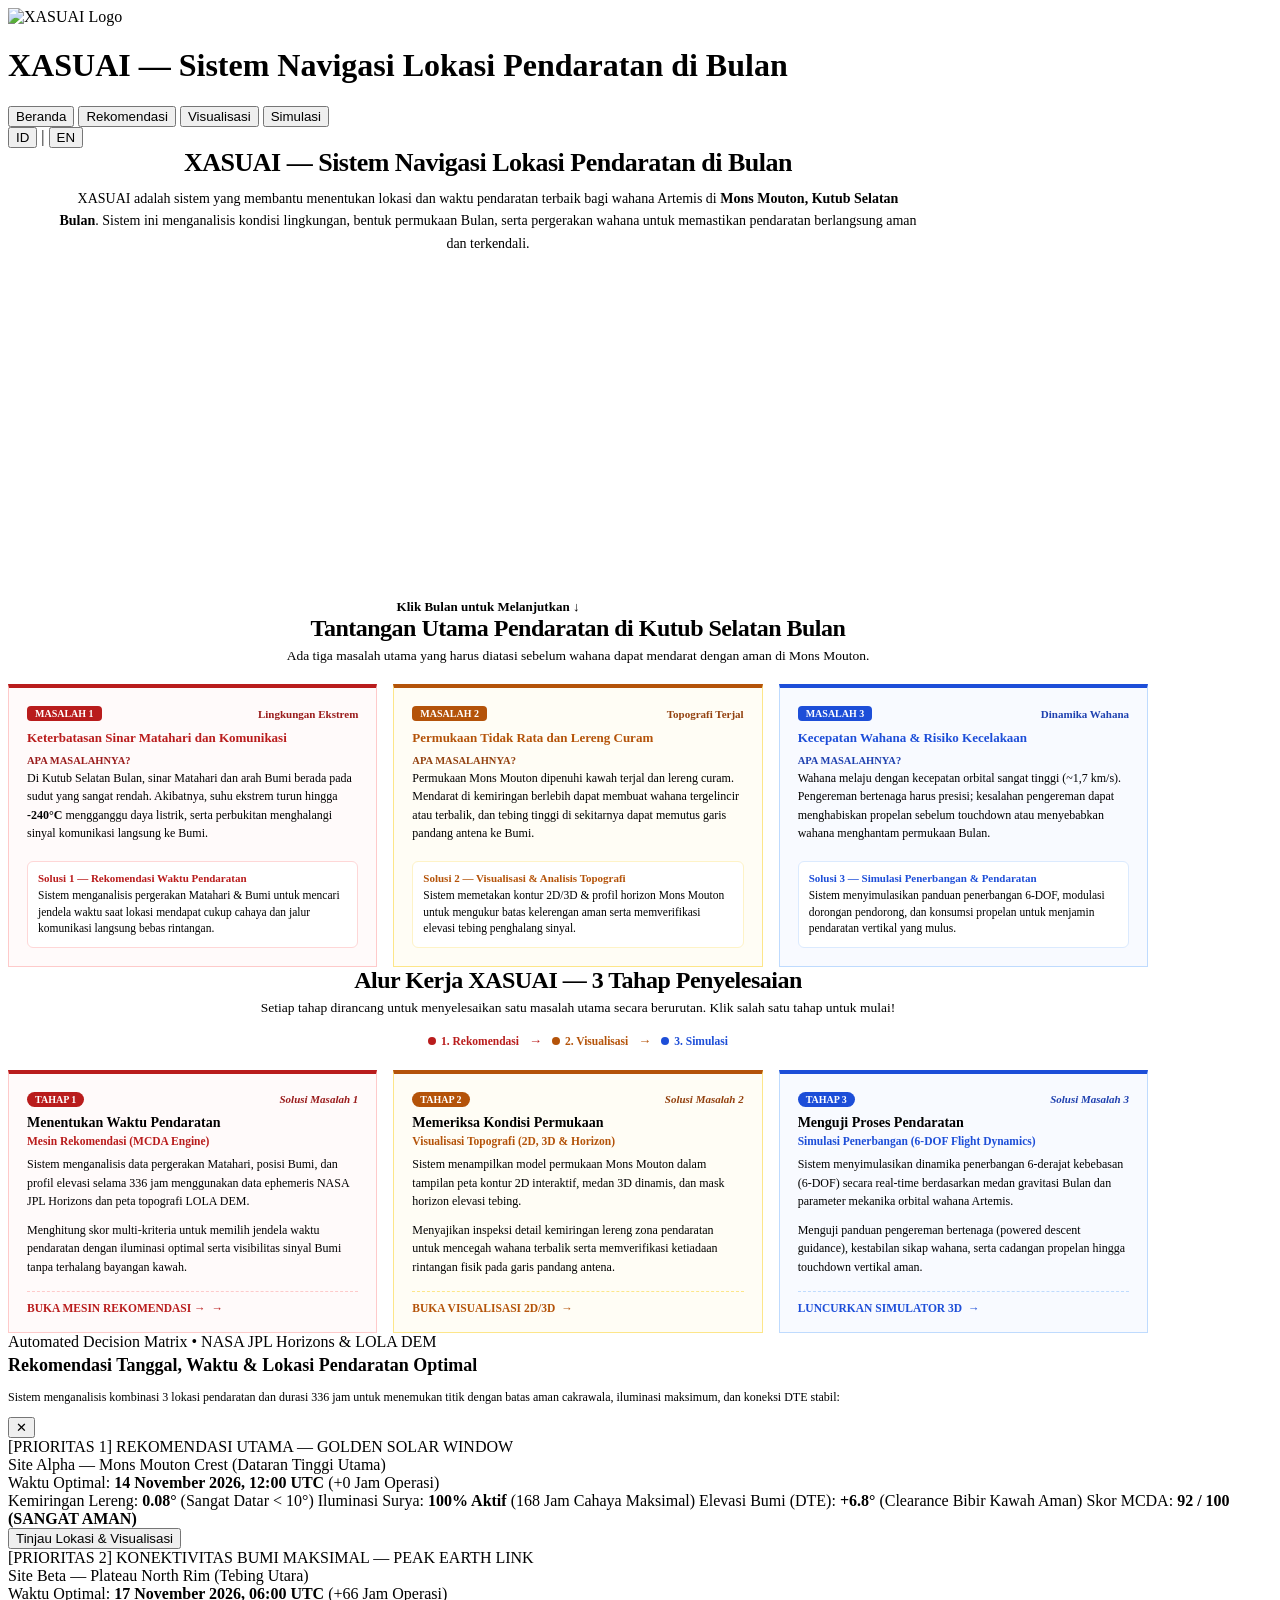
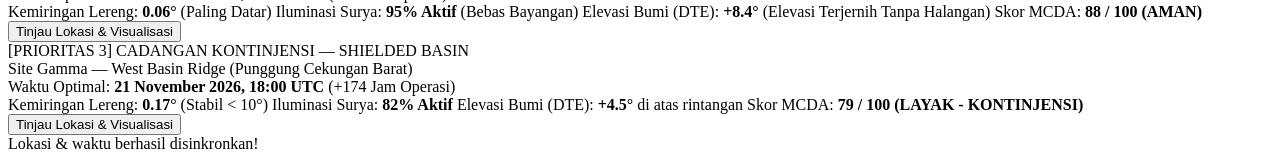
==== commit b92a4fdb: "fix(i18n): fix language switcher button responsiveness and full multi-language coverage across all v" ====
--- a/web/index.html
+++ b/web/index.html
@@ -4,9 +4,39 @@
   <meta charset="UTF-8">
   <meta name="viewport" content="width=device-width, initial-scale=1.0">
   <title>XASUAI — Sistem Navigasi Lokasi Pendaratan di Bulan</title>
-  <link rel="icon" type="image/png" href="/logo.png">
+  <link rel="icon" type="image/png" sizes="64x64" href="/favicon.png">
+  <link rel="icon" type="image/png" sizes="256x256" href="/favicon-256.png">
+  <link rel="shortcut icon" href="/favicon.ico">
+  <link rel="preload" as="image" href="/data/moon_1024.jpg">
   <script src="/three.min.js"></script>
-  <link rel="stylesheet" href="/css/style.css?v=21">
+  <link rel="stylesheet" href="/css/style.css?v=60">
+  <script>
+    // Bulletproof Early Language Switcher Initializer
+    window.currentAppLanguage = localStorage.getItem('xasuai_lang') || 'id';
+    document.documentElement.lang = window.currentAppLanguage;
+    window.setLanguage = function(lang) {
+      if (lang !== 'en' && lang !== 'id') lang = 'id';
+      window.currentAppLanguage = lang;
+      localStorage.setItem('xasuai_lang', lang);
+      document.documentElement.lang = lang;
+      const bId = document.getElementById("btn-lang-id");
+      const bEn = document.getElementById("btn-lang-en");
+      if (bId && bEn) {
+        if (lang === 'id') { bId.classList.add("active"); bEn.classList.remove("active"); }
+        else { bEn.classList.add("active"); bId.classList.remove("active"); }
+      }
+      if (window.applyAppLanguage) window.applyAppLanguage(lang);
+    };
+    document.addEventListener("DOMContentLoaded", function() {
+      const lang = window.currentAppLanguage;
+      const bId = document.getElementById("btn-lang-id");
+      const bEn = document.getElementById("btn-lang-en");
+      if (bId && bEn) {
+        if (lang === 'id') { bId.classList.add("active"); bEn.classList.remove("active"); }
+        else { bEn.classList.add("active"); bId.classList.remove("active"); }
+      }
+    });
+  </script>
 </head>
 <body>
 
@@ -37,9 +67,9 @@
 
       <!-- Language Switcher (ID / EN) -->
       <div class="lang-switcher" id="lang-switcher" title="Ganti Bahasa / Switch Language">
-        <button class="lang-btn active" id="btn-lang-id" onclick="setLanguage('id'); playAvionicBeep(600, 'sine');">ID</button>
+        <button type="button" class="lang-btn active" id="btn-lang-id" onclick="setLanguage('id');">ID</button>
         <span class="lang-divider">|</span>
-        <button class="lang-btn" id="btn-lang-en" onclick="setLanguage('en'); playAvionicBeep(600, 'sine');">EN</button>
+        <button type="button" class="lang-btn" id="btn-lang-en" onclick="setLanguage('en');">EN</button>
       </div>
     </div>
   </header>
@@ -57,19 +87,19 @@
       <!-- =================================================================== -->
       <section id="home-slide-1" class="home-slide-section">
         <div style="max-width: 960px; margin: auto 0; text-align: center; width: 100%;">
-          <h1 style="font-size: 26px; font-weight: 900; color: var(--text-primary); margin: 0 0 10px; letter-spacing: -0.5px;">
+          <h1 data-i18n="home_title" style="font-size: 26px; font-weight: 900; color: var(--text-primary); margin: 0 0 10px; letter-spacing: -0.5px;">
             XASUAI — Sistem Navigasi Lokasi Pendaratan di Bulan
           </h1>
-          <p style="font-size: 14px; color: var(--text-secondary); line-height: 1.6; max-width: 860px; margin: 0 auto 16px;">
+          <p data-i18n="home_desc" style="font-size: 14px; color: var(--text-secondary); line-height: 1.6; max-width: 860px; margin: 0 auto 16px;">
             XASUAI adalah sistem yang membantu menentukan lokasi dan waktu pendaratan terbaik bagi wahana Artemis di <strong>Mons Mouton, Kutub Selatan Bulan</strong>. Sistem ini menganalisis kondisi lingkungan, bentuk permukaan Bulan, serta pergerakan wahana untuk memastikan pendaratan berlangsung aman dan terkendali.
           </p>
 
           <!-- Pure Cinematic 3D Moon Canvas -->
-          <div style="background: transparent; border: none; margin: 0 auto 8px; overflow: visible; position: relative; height: 320px; cursor: pointer; filter: drop-shadow(0 20px 28px rgba(15, 23, 42, 0.22));" id="homeMoonContainer" onclick="slideHomeTo(2)" title="Klik Bulan untuk Eksplorasi Tantangan"></div>
+          <div style="background: transparent; border: none; margin: 0 auto 8px; overflow: visible; position: relative; width: 100%; max-width: 900px; height: 320px; cursor: pointer; filter: drop-shadow(0 20px 28px rgba(15, 23, 42, 0.22));" id="homeMoonContainer" onclick="slideHomeTo(2)" title="Klik Bulan untuk Eksplorasi Tantangan"></div>
 
           <!-- Teks Simpel Petunjuk -->
           <p id="homeMoonCtaPill" onclick="slideHomeTo(2)" style="font-size: 13px; color: var(--text-muted); margin: 0 auto; cursor: pointer; transition: color 0.2s ease; user-select: none; font-weight: 600;" onmouseover="this.style.color='var(--artemis-blue)';" onmouseout="this.style.color='var(--text-muted)';">
-            Klik Bulan untuk Melanjutkan &darr;
+            <span data-i18n="home_cta">Klik Bulan untuk Melanjutkan &darr;</span>
           </p>
         </div>
       </section>
@@ -79,10 +109,10 @@
       <!-- =================================================================== -->
       <section id="home-slide-2" class="home-slide-section">
         <div style="max-width: 1140px; margin: auto 0; text-align: center; width: 100%;">
-          <h2 style="font-size: 24px; font-weight: 900; color: var(--text-primary); margin: 0 0 6px; letter-spacing: -0.5px;">
+          <h2 data-i18n="home_chal_title" style="font-size: 24px; font-weight: 900; color: var(--text-primary); margin: 0 0 6px; letter-spacing: -0.5px;">
             Tantangan Utama Pendaratan di Kutub Selatan Bulan
           </h2>
-          <p style="font-size: 13.5px; color: var(--text-secondary); margin: 0 auto 20px; max-width: 760px;">
+          <p data-i18n="home_chal_desc" style="font-size: 13.5px; color: var(--text-secondary); margin: 0 auto 20px; max-width: 760px;">
             Ada tiga masalah utama yang harus diatasi sebelum wahana dapat mendarat dengan aman di Mons Mouton.
           </p>
 
@@ -92,26 +122,26 @@
             <div style="background: #fffafa; border: 1px solid #fecaca; border-top: 4px solid #b91c1c; border-radius: var(--radius-md); padding: 18px; display: flex; flex-direction: column; justify-content: space-between; box-shadow: var(--shadow-sm);">
               <div>
                 <div style="display: flex; justify-content: space-between; align-items: center; margin-bottom: 8px;">
-                  <span style="background: #b91c1c; color: #fff; padding: 2px 8px; border-radius: 4px; font-size: 10px; font-weight: 800;">MASALAH 1</span>
-                  <span style="font-size: 11px; font-weight: 700; color: #991b1b;">Lingkungan Ekstrem</span>
-                </div>
-                <div style="font-size: 13px; font-weight: 800; color: #b91c1c; margin-bottom: 8px; line-height: 1.35;">
+                  <span data-i18n="home_m1_tag" style="background: #b91c1c; color: #fff; padding: 2px 8px; border-radius: 4px; font-size: 10px; font-weight: 800;">MASALAH 1</span>
+                  <span data-i18n="home_m1_cat" style="font-size: 11px; font-weight: 700; color: #991b1b;">Lingkungan Ekstrem</span>
+                </div>
+                <div data-i18n="home_m1_title" style="font-size: 13px; font-weight: 800; color: #b91c1c; margin-bottom: 8px; line-height: 1.35;">
                   Keterbatasan Sinar Matahari dan Komunikasi
                 </div>
                 <div style="margin-bottom: 10px;">
-                  <div style="font-size: 10.5px; font-weight: 800; color: #991b1b; text-transform: uppercase; margin-bottom: 3px;">
+                  <div data-i18n="home_m1_q" style="font-size: 10.5px; font-weight: 800; color: #991b1b; text-transform: uppercase; margin-bottom: 3px;">
                     Apa masalahnya?
                   </div>
-                  <p style="font-size: 12px; line-height: 1.55; color: var(--text-secondary); margin: 0;">
+                  <p data-i18n="home_m1_desc" style="font-size: 12px; line-height: 1.55; color: var(--text-secondary); margin: 0;">
                     Di Kutub Selatan Bulan, sinar Matahari dan arah Bumi berada pada sudut yang sangat rendah. Akibatnya, suhu ekstrem turun hingga <strong>-240°C</strong> mengganggu daya listrik, serta perbukitan menghalangi sinyal komunikasi langsung ke Bumi.
                   </p>
                 </div>
               </div>
               <div style="background: #ffffff; border: 1px solid #fed7d7; border-radius: 6px; padding: 10px; margin-top: 8px;">
-                <div style="font-size: 11px; font-weight: 800; color: #b91c1c; margin-bottom: 3px;">
+                <div data-i18n="home_m1_sol_tag" style="font-size: 11px; font-weight: 800; color: #b91c1c; margin-bottom: 3px;">
                   Solusi 1 — Rekomendasi Waktu Pendaratan
                 </div>
-                <div style="font-size: 11.5px; line-height: 1.45; color: var(--text-secondary); margin: 0;">
+                <div data-i18n="home_m1_sol_desc" style="font-size: 11.5px; line-height: 1.45; color: var(--text-secondary); margin: 0;">
                   Sistem menganalisis pergerakan Matahari &amp; Bumi untuk mencari jendela waktu saat lokasi mendapat cukup cahaya dan jalur komunikasi langsung bebas rintangan.
                 </div>
               </div>
@@ -121,26 +151,26 @@
             <div style="background: #fffdf5; border: 1px solid #fde68a; border-top: 4px solid #b45309; border-radius: var(--radius-md); padding: 18px; display: flex; flex-direction: column; justify-content: space-between; box-shadow: var(--shadow-sm);">
               <div>
                 <div style="display: flex; justify-content: space-between; align-items: center; margin-bottom: 8px;">
-                  <span style="background: #b45309; color: #fff; padding: 2px 8px; border-radius: 4px; font-size: 10px; font-weight: 800;">MASALAH 2</span>
-                  <span style="font-size: 11px; font-weight: 700; color: #92400e;">Topografi Terjal</span>
-                </div>
-                <div style="font-size: 13px; font-weight: 800; color: #b45309; margin-bottom: 8px; line-height: 1.35;">
+                  <span data-i18n="home_m2_tag" style="background: #b45309; color: #fff; padding: 2px 8px; border-radius: 4px; font-size: 10px; font-weight: 800;">MASALAH 2</span>
+                  <span data-i18n="home_m2_cat" style="font-size: 11px; font-weight: 700; color: #92400e;">Topografi Terjal</span>
+                </div>
+                <div data-i18n="home_m2_title" style="font-size: 13px; font-weight: 800; color: #b45309; margin-bottom: 8px; line-height: 1.35;">
                   Permukaan Tidak Rata dan Lereng Curam
                 </div>
                 <div style="margin-bottom: 10px;">
-                  <div style="font-size: 10.5px; font-weight: 800; color: #92400e; text-transform: uppercase; margin-bottom: 3px;">
+                  <div data-i18n="home_m2_q" style="font-size: 10.5px; font-weight: 800; color: #92400e; text-transform: uppercase; margin-bottom: 3px;">
                     Apa masalahnya?
                   </div>
-                  <p style="font-size: 12px; line-height: 1.55; color: var(--text-secondary); margin: 0;">
+                  <p data-i18n="home_m2_desc" style="font-size: 12px; line-height: 1.55; color: var(--text-secondary); margin: 0;">
                     Permukaan Mons Mouton dipenuhi kawah terjal dan lereng curam. Mendarat di kemiringan berlebih dapat membuat wahana tergelincir atau terbalik, dan tebing tinggi di sekitarnya dapat memutus garis pandang antena ke Bumi.
                   </p>
                 </div>
               </div>
               <div style="background: #ffffff; border: 1px solid #fef3c7; border-radius: 6px; padding: 10px; margin-top: 8px;">
-                <div style="font-size: 11px; font-weight: 800; color: #b45309; margin-bottom: 3px;">
+                <div data-i18n="home_m2_sol_tag" style="font-size: 11px; font-weight: 800; color: #b45309; margin-bottom: 3px;">
                   Solusi 2 — Visualisasi &amp; Analisis Topografi
                 </div>
-                <div style="font-size: 11.5px; line-height: 1.45; color: var(--text-secondary); margin: 0;">
+                <div data-i18n="home_m2_sol_desc" style="font-size: 11.5px; line-height: 1.45; color: var(--text-secondary); margin: 0;">
                   Sistem memetakan kontur 2D/3D &amp; profil horizon Mons Mouton untuk mengukur batas kelerengan aman serta memverifikasi elevasi tebing penghalang sinyal.
                 </div>
               </div>
@@ -150,26 +180,26 @@
             <div style="background: #f8faff; border: 1px solid #bfdbfe; border-top: 4px solid #1d4ed8; border-radius: var(--radius-md); padding: 18px; display: flex; flex-direction: column; justify-content: space-between; box-shadow: var(--shadow-sm);">
               <div>
                 <div style="display: flex; justify-content: space-between; align-items: center; margin-bottom: 8px;">
-                  <span style="background: #1d4ed8; color: #fff; padding: 2px 8px; border-radius: 4px; font-size: 10px; font-weight: 800;">MASALAH 3</span>
-                  <span style="font-size: 11px; font-weight: 700; color: #1e40af;">Dinamika Wahana</span>
-                </div>
-                <div style="font-size: 13px; font-weight: 800; color: #1d4ed8; margin-bottom: 8px; line-height: 1.35;">
+                  <span data-i18n="home_m3_tag" style="background: #1d4ed8; color: #fff; padding: 2px 8px; border-radius: 4px; font-size: 10px; font-weight: 800;">MASALAH 3</span>
+                  <span data-i18n="home_m3_cat" style="font-size: 11px; font-weight: 700; color: #1e40af;">Dinamika Wahana</span>
+                </div>
+                <div data-i18n="home_m3_title" style="font-size: 13px; font-weight: 800; color: #1d4ed8; margin-bottom: 8px; line-height: 1.35;">
                   Kecepatan Wahana &amp; Risiko Kecelakaan
                 </div>
                 <div style="margin-bottom: 10px;">
-                  <div style="font-size: 10.5px; font-weight: 800; color: #1e40af; text-transform: uppercase; margin-bottom: 3px;">
+                  <div data-i18n="home_m3_q" style="font-size: 10.5px; font-weight: 800; color: #1e40af; text-transform: uppercase; margin-bottom: 3px;">
                     Apa masalahnya?
                   </div>
-                  <p style="font-size: 12px; line-height: 1.55; color: var(--text-secondary); margin: 0;">
+                  <p data-i18n="home_m3_desc" style="font-size: 12px; line-height: 1.55; color: var(--text-secondary); margin: 0;">
                     Wahana melaju dengan kecepatan orbital sangat tinggi (~1,7 km/s). Pengereman bertenaga harus presisi; kesalahan pengereman dapat menghabiskan propelan sebelum touchdown atau menyebabkan wahana menghantam permukaan Bulan.
                   </p>
                 </div>
               </div>
               <div style="background: #ffffff; border: 1px solid #dbeafe; border-radius: 6px; padding: 10px; margin-top: 8px;">
-                <div style="font-size: 11px; font-weight: 800; color: #1d4ed8; margin-bottom: 3px;">
+                <div data-i18n="home_m3_sol_tag" style="font-size: 11px; font-weight: 800; color: #1d4ed8; margin-bottom: 3px;">
                   Solusi 3 — Simulasi Penerbangan &amp; Pendaratan
                 </div>
-                <div style="font-size: 11.5px; line-height: 1.45; color: var(--text-secondary); margin: 0;">
+                <div data-i18n="home_m3_sol_desc" style="font-size: 11.5px; line-height: 1.45; color: var(--text-secondary); margin: 0;">
                   Sistem menyimulasikan panduan penerbangan 6-DOF, modulasi dorongan pendorong, dan konsumsi propelan untuk menjamin pendaratan vertikal yang mulus.
                 </div>
               </div>
@@ -183,26 +213,26 @@
       <!-- =================================================================== -->
       <section id="home-slide-3" class="home-slide-section">
         <div style="max-width: 1140px; margin: auto 0; text-align: center; width: 100%;">
-          <h2 style="font-size: 24px; font-weight: 900; color: var(--text-primary); margin: 0 0 6px; letter-spacing: -0.5px;">
+          <h2 data-i18n="home_flow_title" style="font-size: 24px; font-weight: 900; color: var(--text-primary); margin: 0 0 6px; letter-spacing: -0.5px;">
             Alur Kerja XASUAI — 3 Tahap Penyelesaian
           </h2>
-          <p style="font-size: 13.5px; color: var(--text-secondary); margin: 0 auto 12px; max-width: 760px;">
+          <p data-i18n="home_flow_desc" style="font-size: 13.5px; color: var(--text-secondary); margin: 0 auto 12px; max-width: 760px;">
             Setiap tahap dirancang untuk menyelesaikan satu masalah utama secara berurutan. Klik salah satu tahap untuk mulai!
           </p>
 
           <!-- Alur Urutan Chip -->
           <div style="display: inline-flex; align-items: center; justify-content: center; gap: 10px; background: var(--bg-surface); padding: 5px 16px; border-radius: var(--radius-pill); border: 1px solid var(--border-light); box-shadow: var(--shadow-sm); margin-bottom: 16px;">
-            <span style="font-size: 11.5px; font-weight: 800; color: #b91c1c; display: inline-flex; align-items: center; gap: 5px;">
+            <span data-i18n="home_step1_chip" style="font-size: 11.5px; font-weight: 800; color: #b91c1c; display: inline-flex; align-items: center; gap: 5px;">
               <span style="display: inline-block; width: 8px; height: 8px; border-radius: 50%; background: #b91c1c;"></span>
               1. Rekomendasi
             </span>
             <span style="color: #b91c1c; font-size: 13px; font-weight: 900;">&rarr;</span>
-            <span style="font-size: 11.5px; font-weight: 800; color: #b45309; display: inline-flex; align-items: center; gap: 5px;">
+            <span data-i18n="home_step2_chip" style="font-size: 11.5px; font-weight: 800; color: #b45309; display: inline-flex; align-items: center; gap: 5px;">
               <span style="display: inline-block; width: 8px; height: 8px; border-radius: 50%; background: #b45309;"></span>
               2. Visualisasi
             </span>
             <span style="color: #b45309; font-size: 13px; font-weight: 900;">&rarr;</span>
-            <span style="font-size: 11.5px; font-weight: 800; color: #1d4ed8; display: inline-flex; align-items: center; gap: 5px;">
+            <span data-i18n="home_step3_chip" style="font-size: 11.5px; font-weight: 800; color: #1d4ed8; display: inline-flex; align-items: center; gap: 5px;">
               <span style="display: inline-block; width: 8px; height: 8px; border-radius: 50%; background: #1d4ed8;"></span>
               3. Simulasi
             </span>
@@ -214,25 +244,25 @@
             <div class="interactive-card" onclick="switchView('rekomendasi'); playAvionicBeep(640, 'sine');" style="background: #fffafa; border: 1px solid #fecaca; border-top: 4px solid #b91c1c; border-radius: var(--radius-md); padding: 18px; display: flex; flex-direction: column; justify-content: space-between; box-shadow: var(--shadow-sm); cursor: pointer;" title="Klik untuk membuka Tahap 1: Mesin Rekomendasi">
               <div>
                 <div style="display: flex; justify-content: space-between; align-items: center; margin-bottom: 8px;">
-                  <span style="background: #b91c1c; color: #ffffff; padding: 2px 8px; border-radius: 999px; font-size: 10px; font-weight: 800;">TAHAP 1</span>
-                  <span style="font-size: 11px; font-weight: 700; color: #991b1b; font-style: italic;">Solusi Masalah 1</span>
-                </div>
-                <h3 style="font-size: 14px; font-weight: 800; color: var(--text-primary); margin: 0 0 4px;">
+                  <span data-i18n="home_step1_badge" style="background: #b91c1c; color: #ffffff; padding: 2px 8px; border-radius: 999px; font-size: 10px; font-weight: 800;">TAHAP 1</span>
+                  <span data-i18n="home_step1_sol" style="font-size: 11px; font-weight: 700; color: #991b1b; font-style: italic;">Solusi Masalah 1</span>
+                </div>
+                <h3 data-i18n="home_step1_title" style="font-size: 14px; font-weight: 800; color: var(--text-primary); margin: 0 0 4px;">
                   Menentukan Waktu Pendaratan
                 </h3>
-                <div style="font-size: 11.5px; font-weight: 700; color: #b91c1c; margin-bottom: 8px;">
+                <div data-i18n="home_step1_eng" style="font-size: 11.5px; font-weight: 700; color: #b91c1c; margin-bottom: 8px;">
                   Mesin Rekomendasi (MCDA Engine)
                 </div>
-                <p style="font-size: 12px; color: var(--text-secondary); line-height: 1.55; margin: 0 0 10px;">
+                <p data-i18n="home_step1_d1" style="font-size: 12px; color: var(--text-secondary); line-height: 1.55; margin: 0 0 10px;">
                   Sistem menganalisis data pergerakan Matahari, posisi Bumi, dan profil elevasi selama 336 jam menggunakan data ephemeris NASA JPL Horizons dan peta topografi LOLA DEM.
                 </p>
-                <p style="font-size: 12px; color: var(--text-secondary); line-height: 1.55; margin: 0;">
+                <p data-i18n="home_step1_d2" style="font-size: 12px; color: var(--text-secondary); line-height: 1.55; margin: 0;">
                   Menghitung skor multi-kriteria untuk memilih jendela waktu pendaratan dengan iluminasi optimal serta visibilitas sinyal Bumi tanpa terhalang bayangan kawah.
                 </p>
               </div>
               <div style="margin-top: 14px; padding-top: 10px; border-top: 1px dashed #fecaca;">
                 <div class="action-hint" style="font-size: 11.5px; font-weight: 800; color: #b91c1c; display: flex; align-items: center; gap: 6px;">
-                  <span>BUKA MESIN REKOMENDASI</span>
+                  <span data-i18n="home_step1_btn">BUKA MESIN REKOMENDASI &rarr;</span>
                   <span>&rarr;</span>
                 </div>
               </div>
@@ -242,8 +272,8 @@
             <div class="interactive-card" onclick="switchView('visualisasi'); playAvionicBeep(720, 'sine');" style="background: #fffdf5; border: 1px solid #fde68a; border-top: 4px solid #b45309; border-radius: var(--radius-md); padding: 18px; display: flex; flex-direction: column; justify-content: space-between; box-shadow: var(--shadow-sm); cursor: pointer;" title="Klik untuk membuka Tahap 2: Visualisasi Topografi">
               <div>
                 <div style="display: flex; justify-content: space-between; align-items: center; margin-bottom: 8px;">
-                  <span style="background: #b45309; color: #ffffff; padding: 2px 8px; border-radius: 999px; font-size: 10px; font-weight: 800;">TAHAP 2</span>
-                  <span style="font-size: 11px; font-weight: 700; color: #92400e; font-style: italic;">Solusi Masalah 2</span>
+                  <span data-i18n="home_step2_badge" style="background: #b45309; color: #ffffff; padding: 2px 8px; border-radius: 999px; font-size: 10px; font-weight: 800;">TAHAP 2</span>
+                  <span data-i18n="home_step2_sol" style="font-size: 11px; font-weight: 700; color: #92400e; font-style: italic;">Solusi Masalah 2</span>
                 </div>
                 <h3 style="font-size: 14px; font-weight: 800; color: var(--text-primary); margin: 0 0 4px;">
                   Memeriksa Kondisi Permukaan
@@ -270,8 +300,8 @@
             <div class="interactive-card" onclick="switchView('simulasi'); playAvionicBeep(800, 'sine');" style="background: #f8faff; border: 1px solid #bfdbfe; border-top: 4px solid #1d4ed8; border-radius: var(--radius-md); padding: 18px; display: flex; flex-direction: column; justify-content: space-between; box-shadow: var(--shadow-sm); cursor: pointer;" title="Klik untuk membuka Tahap 3: Simulator Penerbangan">
               <div>
                 <div style="display: flex; justify-content: space-between; align-items: center; margin-bottom: 8px;">
-                  <span style="background: #1d4ed8; color: #ffffff; padding: 2px 8px; border-radius: 999px; font-size: 10px; font-weight: 800;">TAHAP 3</span>
-                  <span style="font-size: 11px; font-weight: 700; color: #1e40af; font-style: italic;">Solusi Masalah 3</span>
+                  <span data-i18n="home_step3_badge" style="background: #1d4ed8; color: #ffffff; padding: 2px 8px; border-radius: 999px; font-size: 10px; font-weight: 800;">TAHAP 3</span>
+                  <span data-i18n="home_step3_sol" style="font-size: 11px; font-weight: 700; color: #1e40af; font-style: italic;">Solusi Masalah 3</span>
                 </div>
                 <h3 style="font-size: 14px; font-weight: 800; color: var(--text-primary); margin: 0 0 4px;">
                   Menguji Proses Pendaratan
@@ -625,13 +655,13 @@
                 <span>Kembali ke Menu Visualisasi</span>
               </button>
               <span class="card-title" style="font-size: 17px; font-weight: 800;">
-                Navigasi Orbital 3D — Menuju Mons Mouton Crest
+                <span data-i18n="vis_globe_title">Navigasi Orbital 3D — Menuju Mons Mouton Crest</span>
               </span>
             </div>
             
             <div style="display: flex; gap: 10px; align-items: center; flex-wrap: wrap;">
               <span class="badge-slope-safe" id="lbl-active-coords-globe" style="font-size: 11px; font-weight: 800; padding: 4px 10px;">
-                Target: Mons Mouton Crest (-84,9°S, 33,3°W)
+                <span data-i18n="vis_globe_target">Target: Mons Mouton Crest (-84,9°S, 33,3°W)</span>
               </span>
             </div>
           </div>
@@ -689,12 +719,12 @@
                 <span>Kembali ke Menu Visualisasi</span>
               </button>
               <span class="card-title" style="font-size: 17px; font-weight: 800;">
-                Inspeksi Kelerengan &amp; Kontur Medan 2D (LOLA DEM)
+                <span data-i18n="vis_map_title">Inspeksi Kelerengan &amp; Kontur Medan 2D (LOLA DEM)</span>
               </span>
             </div>
             
             <span class="badge-slope-safe" id="lbl-active-coords-dem" style="font-size: 11px; font-weight: 800; padding: 4px 10px;">
-              Lokasi: Mons Mouton Crest (-84,9°S, 33,3°W)
+              <span data-i18n="vis_map_target">Lokasi: Mons Mouton Crest (-84,9°S, 33,3°W)</span>
             </span>
           </div>
 
@@ -759,44 +789,43 @@
       <!-- SLIDE 4: VISUALISASI 3D REALISTIS BERDASARKAN SCAN_TERRAIN.PY (1 LAYAR PENUH) -->
       <!-- =================================================================== -->
       <section id="vis-slide-terrain" class="visualisasi-slide-section">
-        <div style="max-width: 1240px; width: 100%; height: 100%; max-height: calc(100vh - 110px); background: #ffffff; border: 1px solid var(--border-medium); border-radius: var(--radius-lg); padding: 14px 20px; box-shadow: 0 10px 30px rgba(0, 0, 0, 0.05); position: relative; box-sizing: border-box; display: flex; flex-direction: column; justify-content: space-between; overflow: hidden;">
+        <div style="max-width: 1240px; width: 100%; min-height: 520px; max-height: calc(100vh - 84px); background: #ffffff; border: 1px solid var(--border-medium); border-radius: var(--radius-lg); padding: 12px 20px; box-shadow: 0 10px 30px rgba(0, 0, 0, 0.05); position: relative; box-sizing: border-box; display: flex; flex-direction: column; overflow: hidden;">
           
           <!-- Top bar with Back Button & Status -->
-          <div style="display: flex; justify-content: space-between; align-items: center; margin-bottom: 6px;">
+          <div style="display: flex; justify-content: space-between; align-items: center; margin-bottom: 6px; flex-shrink: 0;">
             <div style="display: flex; align-items: center; gap: 10px;">
               <button onclick="scrollToVisSlide('menu')" style="background: none; border: none; color: var(--text-muted); font-size: 11.5px; font-weight: 700; cursor: pointer; display: flex; align-items: center; gap: 4px; padding: 2px 6px; border-radius: 6px;" onmouseover="this.style.color='var(--artemis-blue)'" onmouseout="this.style.color='var(--text-muted)'">
                 <span>&uarr;</span>
-                <span>Kembali ke Menu Visualisasi</span>
+                <span data-i18n="s4_back">Kembali ke Menu Visualisasi</span>
               </button>
             </div>
-            <div style="background: rgba(16, 185, 129, 0.12); border: 1px solid rgba(16, 185, 129, 0.35); color: #047857; font-size: 10.5px; font-weight: 800; padding: 3px 12px; border-radius: 999px; display: flex; align-items: center; gap: 6px;">
-              <span style="width: 7px; height: 7px; background: #10b981; border-radius: 50%;"></span>
+            <div data-i18n="s4_data_valid" style="background: rgba(16, 185, 129, 0.12); border: 1px solid rgba(16, 185, 129, 0.35); color: #047857; font-size: 10.5px; font-weight: 800; padding: 3px 12px; border-radius: 999px; display: flex; align-items: center; gap: 6px;">
               DATA VALID: NASA LOLA DEM + JPL HORIZONS DE441
             </div>
           </div>
 
           <!-- Section Heading Compact -->
-          <div style="display: flex; justify-content: space-between; align-items: baseline; margin-bottom: 8px; padding-bottom: 4px; border-bottom: 1px solid var(--border-light);">
-            <h3 style="font-size: 16px; font-weight: 800; color: var(--text-primary); margin: 0;">
+          <div style="display: flex; justify-content: space-between; align-items: baseline; margin-bottom: 8px; padding-bottom: 4px; border-bottom: 1px solid var(--border-light); flex-shrink: 0;">
+            <h3 data-i18n="s4_title" style="font-size: 15px; font-weight: 800; color: var(--text-primary); margin: 0;">
               Visualisasi 3D Topografi Mons Mouton Crest dan Pemeriksaan Jalur Sinyal
             </h3>
-            <span style="font-size: 11px; color: var(--text-secondary);">
+            <span data-i18n="s4_subtitle" style="font-size: 11px; color: var(--text-secondary);">
               Analisis kondisi permukaan, ketinggian tebing kawah, jalur sinyal langsung ke Bumi (DTE), dan pencahayaan Matahari.
             </span>
           </div>
 
           <!-- Split Grid: Real 3D Terrain (Left) + Penjelasan Ramah Awam (Right) -->
-          <div style="display: grid; grid-template-columns: 1.15fr 1fr; gap: 16px; flex: 1; min-height: 0; margin-bottom: 8px;">
+          <div style="display: grid; grid-template-columns: 1.15fr 1fr; gap: 14px; flex: 1; min-height: 0; margin-bottom: 8px; overflow: hidden;">
             
             <!-- Left Column: Real 3D Terrain Canvas & Controls (1 Titik Konsisten: Mons Mouton Crest) -->
             <div style="background: #030712; border: 1px solid #1e293b; border-radius: var(--radius-md); padding: 8px; position: relative; overflow: hidden; height: 100%; display: flex; flex-direction: column; box-sizing: border-box;">
               
               <!-- 3D Header Toolbar (Dropdown Layer Switcher & View Reset) -->
-              <div style="display: flex; justify-content: space-between; align-items: center; gap: 8px; margin-bottom: 8px; z-index: 10;">
+              <div style="display: flex; justify-content: space-between; align-items: center; gap: 8px; margin-bottom: 6px; z-index: 10; flex-shrink: 0;">
                 <!-- Layer Dropdown -->
                 <div style="display: flex; gap: 8px; align-items: center;">
-                  <label for="select-3d-layer" style="font-size: 11px; font-weight: 800; color: #94a3b8; text-transform: uppercase; letter-spacing: 0.5px;">Lapisan Peta:</label>
-                  <select id="select-3d-layer" onchange="switch3DLayer(this.value)" style="background: #0b1329; color: #38bdf8; border: 1px solid rgba(56, 189, 248, 0.4); border-radius: 6px; padding: 5px 12px; font-size: 11.5px; font-weight: 700; cursor: pointer; outline: none; box-shadow: 0 2px 8px rgba(0,0,0,0.3);">
+                  <label data-i18n="s4_lbl_layer" for="select-3d-layer" style="font-size: 11px; font-weight: 800; color: #94a3b8; text-transform: uppercase; letter-spacing: 0.5px;">Lapisan Peta:</label>
+                  <select id="select-3d-layer" onchange="switch3DLayer(this.value)" style="background: #0b1329; color: #38bdf8; border: 1px solid rgba(56, 189, 248, 0.4); border-radius: 6px; padding: 4px 10px; font-size: 11px; font-weight: 700; cursor: pointer; outline: none; box-shadow: 0 2px 8px rgba(0,0,0,0.3);">
                     <option value="mcda">✦ Lapisan 1: Zona Kelayakan (MCDA Viridis)</option>
                     <option value="dem">✦ Lapisan 2: Topografi Elevasi (NASA LOLA DEM)</option>
                     <option value="slope">✦ Lapisan 3: Kemiringan Lereng (Slope Safety &le; 10°)</option>
@@ -804,75 +833,66 @@
                 </div>
                 <!-- Controls -->
                 <div style="display: flex; gap: 8px; align-items: center;">
-                  <button class="btn-hud" onclick="reset3DView()" title="Reset Kamera / Tampilan Awal" style="font-size: 14px; padding: 4px 10px; line-height: 1; background: rgba(255, 255, 255, 0.08); border-color: rgba(255, 255, 255, 0.2); cursor: pointer; border-radius: 6px;">
+                  <button class="btn-hud" onclick="reset3DView()" title="Reset Kamera / Tampilan Awal" style="font-size: 13px; padding: 3px 9px; line-height: 1; background: rgba(255, 255, 255, 0.08); border-color: rgba(255, 255, 255, 0.2); cursor: pointer; border-radius: 6px;">
                     &#x27F3;
                   </button>
                 </div>
               </div>
 
               <!-- 3D Canvas Viewport (Expanded Full Height, no footer clutter) -->
-              <div id="threeHorizonContainer" style="width: 100%; flex: 1; min-height: 320px; position: relative; border-radius: 6px; overflow: hidden;"></div>
+              <div id="threeHorizonContainer" style="width: 100%; flex: 1; min-height: 240px; position: relative; border-radius: 6px; overflow: hidden;"></div>
             </div>
 
             <!-- Right Column: Penjelasan Ramah Awam (Menggantikan Kode / Grafik Rumit) -->
-            <div style="display: flex; flex-direction: column; gap: 10px; box-sizing: border-box;">
+            <div style="display: flex; flex-direction: column; gap: 8px; box-sizing: border-box; overflow-y: auto; max-height: 100%; padding-right: 2px;">
               
               <!-- Card Header Penjelasan -->
-              <div style="background: #f8fafc; border: 1px solid #e2e8f0; border-radius: var(--radius-md); padding: 12px 14px;">
-                <div style="font-size: 11px; font-weight: 800; color: var(--artemis-blue); text-transform: uppercase; letter-spacing: 0.6px; margin-bottom: 3px;">
+              <div style="background: #f8fafc; border: 1px solid #e2e8f0; border-radius: var(--radius-md); padding: 8px 12px; flex-shrink: 0;">
+                <div data-i18n="s4_verif_tag" style="font-size: 10.5px; font-weight: 800; color: var(--artemis-blue); text-transform: uppercase; letter-spacing: 0.6px; margin-bottom: 2px;">
                   VERIFIKASI KEAMANAN LOKASI PENDARATAN
                 </div>
-                <h4 style="font-size: 15px; font-weight: 800; color: var(--text-primary); margin: 0 0 4px;">
+                <h4 data-i18n="s4_verif_heading" style="font-size: 14px; font-weight: 800; color: var(--text-primary); margin: 0 0 2px;">
                   Mengapa Lokasi Ini Aman untuk Pendaratan?
                 </h4>
-                <p style="font-size: 12px; color: var(--text-secondary); line-height: 1.5; margin: 0;">
-                  Berdasarkan hasil analisis topografi 3D, titik Mons Mouton Crest memenuhi kriteria keselamatan pendaratan karena memiliki tiga keunggulan utama berikut.
+                <p data-i18n="s4_verif_desc" style="font-size: 11.5px; color: var(--text-secondary); line-height: 1.4; margin: 0;">
+                  Berdasarkan hasil analisis topografi 3D, Mons Mouton Crest memenuhi seluruh kriteria keselamatan pendaratan dengan 3 keunggulan:
                 </p>
               </div>
 
               <!-- 3 Kartu Alasan Keamanan Manusiawi (Rapat & Konsisten Tanpa Gap Lebar) -->
-              <div style="display: flex; flex-direction: column; gap: 10px;">
+              <div style="display: flex; flex-direction: column; gap: 8px; flex: 1;">
                 
                 <!-- Alasan 1: Sinyal Bumi Aman dari Tebing -->
-                <div style="background: #ffffff; border: 1px solid #e2e8f0; border-left: 4px solid #0284c7; border-radius: var(--radius-sm); padding: 10px 14px; box-shadow: var(--shadow-sm);">
-                  <div style="display: flex; align-items: center; gap: 8px; margin-bottom: 3px;">
-                    <span style="font-size: 16px;">📡</span>
-                    <strong style="font-size: 12.5px; color: #0369a1;">Jalur Sinyal ke Bumi Bebas Hambatan Tebing</strong>
+                <div style="background: #ffffff; border: 1px solid #e2e8f0; border-left: 4px solid #0284c7; border-radius: var(--radius-sm); padding: 8px 12px; box-shadow: var(--shadow-sm);">
+                  <div style="display: flex; align-items: center; gap: 6px; margin-bottom: 2px;">
+                    <span style="font-size: 14px;">📡</span>
+                    <strong data-i18n="s4_r1_title" style="font-size: 12px; color: #0369a1;">Jalur Sinyal ke Bumi Bebas Hambatan Tebing</strong>
                   </div>
-                  <p style="font-size: 11.5px; color: var(--text-secondary); line-height: 1.45; margin: 0;">
-                    Mons Mouton merupakan dataran tinggi dengan elevasi +5.920 meter. Posisi ini membuat antena wahana berada jauh di atas dinding kawah di sekitarnya.
+                  <p data-i18n="s4_r1_desc" style="font-size: 11px; color: var(--text-secondary); line-height: 1.4; margin: 0;">
+                    Mons Mouton adalah dataran tinggi (+5.920 m) jauh di atas dinding kawah. Pada model 3D, garis laser cyan menunjukkan pandangan langsung ke Bumi dengan sudut bebas pandang +12,35° di atas bibir tebing tertinggi (<em>zero loss-of-signal</em>).
                   </p>
-                  <p style="font-size: 11.5px; color: var(--text-secondary); line-height: 1.45; margin: 4px 0 0;">
-                    Pada model 3D, garis berwarna cyan menunjukkan jalur sinyal radio yang mengarah langsung ke Bumi. Jalur tersebut memiliki sudut bebas pandang +12,35° di atas tebing tertinggi, sehingga sinyal komunikasi tidak terhalang oleh tebing (<em>zero loss-of-signal</em>).
+                </div>
+
+                <!-- Alasan 2: Cahaya Surya Terus Menerus -->
+                <div style="background: #ffffff; border: 1px solid #e2e8f0; border-left: 4px solid #f59e0b; border-radius: var(--radius-sm); padding: 8px 12px; box-shadow: var(--shadow-sm);">
+                  <div style="display: flex; align-items: center; gap: 6px; margin-bottom: 2px;">
+                    <span style="font-size: 14px;">☀️</span>
+                    <strong data-i18n="s4_r2_title" style="font-size: 12px; color: #b45309;">Pasokan Cahaya Matahari Optimal</strong>
+                  </div>
+                  <p data-i18n="s4_r2_desc" style="font-size: 11px; color: var(--text-secondary); line-height: 1.4; margin: 0;">
+                    Posisi puncak dataran tinggi menerima sinar Matahari secara kontinu tanpa terhalang bayangan tebing kawah, memastikan pasokan listrik panel surya aktif selama 14 hari penuh operasi di permukaan Bulan.
                   </p>
                 </div>
 
-                <!-- Alasan 2: Cahaya Surya Terus Menerus -->
-                <div style="background: #ffffff; border: 1px solid #e2e8f0; border-left: 4px solid #f59e0b; border-radius: var(--radius-sm); padding: 10px 14px; box-shadow: var(--shadow-sm);">
-                  <div style="display: flex; align-items: center; gap: 8px; margin-bottom: 3px;">
-                    <span style="font-size: 16px;">☀️</span>
-                    <strong style="font-size: 12.5px; color: #b45309;">Pasokan Cahaya Matahari yang Optimal</strong>
+                <!-- Alasan 3: Permukaan Datar dan Aman -->
+                <div style="background: #ffffff; border: 1px solid #e2e8f0; border-left: 4px solid #10b981; border-radius: var(--radius-sm); padding: 8px 12px; box-shadow: var(--shadow-sm);">
+                  <div style="display: flex; align-items: center; gap: 6px; margin-bottom: 2px;">
+                    <span style="font-size: 14px;">📐</span>
+                    <strong data-i18n="s4_r3_title" style="font-size: 12px; color: #047857;">Permukaan Datar dan Sangat Stabil</strong>
                   </div>
-                  <p style="font-size: 11.5px; color: var(--text-secondary); line-height: 1.45; margin: 0;">
-                    Posisi Mons Mouton Crest di dataran tinggi memungkinkan wahana menerima sinar Matahari secara langsung tanpa terhalang bayangan tebing kawah di sekitarnya.
+                  <p data-i18n="s4_r3_desc" style="font-size: 11px; color: var(--text-secondary); line-height: 1.4; margin: 0;">
+                    Kemiringan lereng hanya 0,08°, jauh di bawah batas maksimum keselamatan NASA (10°). Kaki pendarat wahana dapat menyentuh permukaan secara kokoh tanpa risiko tergelincir atau terguling.
                   </p>
-                  <p style="font-size: 11.5px; color: var(--text-secondary); line-height: 1.45; margin: 4px 0 0;">
-                    Kondisi ini membantu menjaga pasokan listrik dari panel surya agar instrumen sains dapat beroperasi selama 14 hari penuh di permukaan Bulan.
-                  </p>
-                </div>
-
-                <!-- Alasan 3: Permukaan Datar dan Aman -->
-                <div style="background: #ffffff; border: 1px solid #e2e8f0; border-left: 4px solid #10b981; border-radius: var(--radius-sm); padding: 10px 14px; box-shadow: var(--shadow-sm);">
-                  <div style="display: flex; align-items: center; gap: 8px; margin-bottom: 3px;">
-                    <span style="font-size: 16px;">📐</span>
-                    <strong style="font-size: 12.5px; color: #047857;">Permukaan Datar dan Stabil</strong>
-                  </div>
-                  <p style="font-size: 11.5px; color: var(--text-secondary); line-height: 1.45; margin: 0;">
-                    Lokasi ini memiliki kemiringan lereng hanya 0,08°, sehingga tergolong sangat datar dan stabil. Nilai tersebut jauh di bawah batas kemiringan maksimum 10° yang ditetapkan dalam kriteria keselamatan pendaratan NASA.
-                  </p>
-                  <p style="font-size: 11.5px; color: var(--text-secondary); line-height: 1.45; margin: 4px 0 0;">
-                    Dengan kondisi tersebut, kaki pendarat wahana dapat menyentuh permukaan dengan lebih stabil tanpa risiko tergelincir atau terbalik.
-                  </p>
                 </div>
 
               </div>
@@ -882,12 +902,12 @@
           </div>
 
           <!-- Bottom CTA to Simulator -->
-          <div style="display: flex; justify-content: space-between; align-items: center; padding-top: 6px; border-top: 1px solid var(--border-light);">
-            <div style="font-size: 11px; color: var(--text-secondary);">
-              <strong>Petunjuk Navigasi 3D:</strong> Geser tetikus untuk memutar tampilan. Gunakan roda tetikus untuk memperbesar atau memperkecil tampilan.
-            </div>
-            <button class="btn-finder-hero" onclick="switchView('simulasi'); playAvionicBeep(800, 'sine');" style="padding: 8px 20px; font-size: 12.5px; font-weight: 800; display: flex; align-items: center; gap: 8px; box-shadow: 0 4px 16px rgba(14, 116, 144, 0.35);">
-              <span>Lanjut: Uji Pendaratan melalui Simulator Penerbangan</span>
+          <div style="display: flex; justify-content: space-between; align-items: center; padding-top: 6px; border-top: 1px solid var(--border-light); margin-top: auto; flex-shrink: 0;">
+            <div data-i18n="s4_nav_hint" style="font-size: 10.5px; color: var(--text-secondary);">
+              <strong>Petunjuk Navigasi 3D:</strong> Geser tetikus untuk memutar tampilan. Gunakan roda tetikus untuk zoom.
+            </div>
+            <button class="btn-finder-hero" onclick="switchView('simulasi'); playAvionicBeep(800, 'sine');" style="padding: 7px 18px; font-size: 12px; font-weight: 800; display: inline-flex; align-items: center; gap: 6px; box-shadow: 0 4px 14px rgba(14, 116, 144, 0.35); flex-shrink: 0; white-space: nowrap;">
+              <span data-i18n="s4_btn_next">Lanjut: Uji Pendaratan melalui Simulator Penerbangan &rarr;</span>
               <span>&rarr;</span>
             </button>
           </div>
@@ -1087,6 +1107,6 @@
   </div>
 
   <!-- JAVASCRIPT SYSTEM ENGINE -->
-  <script src="/js/app.js?v=27"></script>
+  <script src="/js/app.js?v=60"></script>
 </body>
 </html>
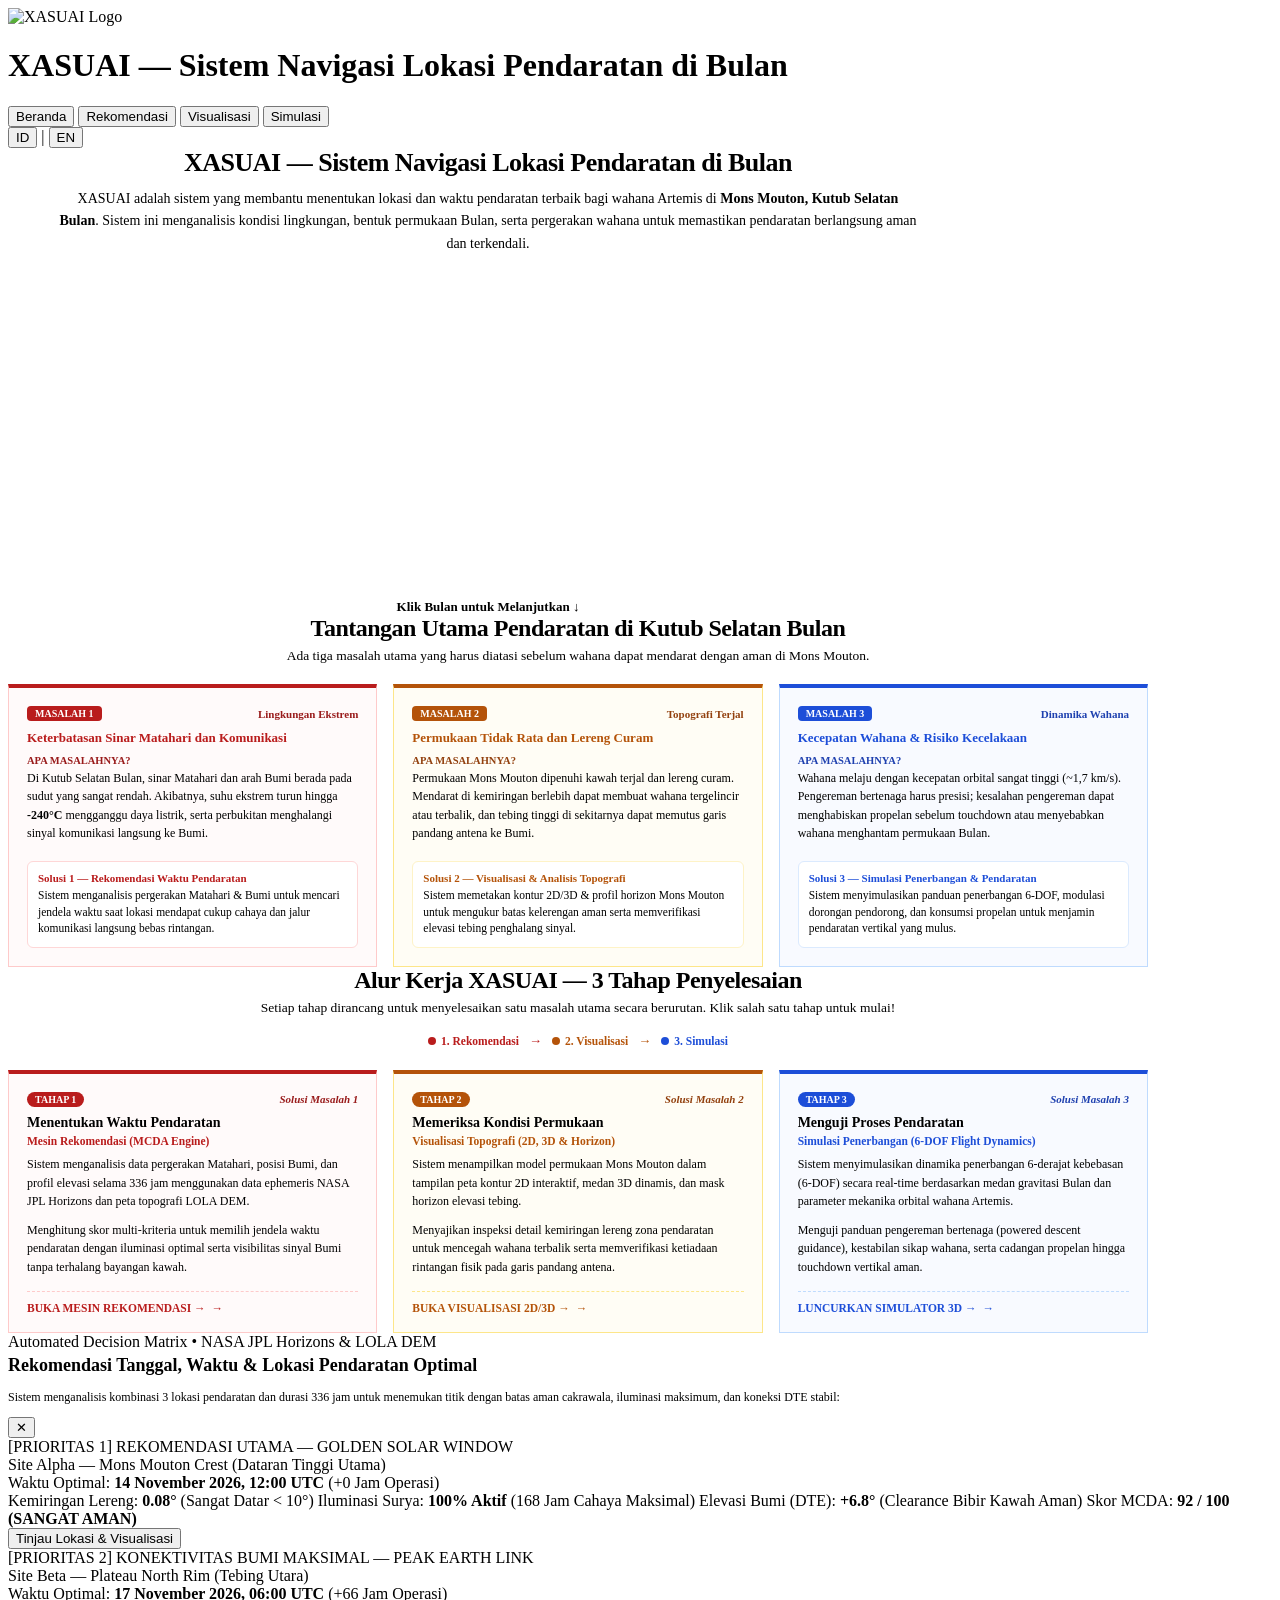
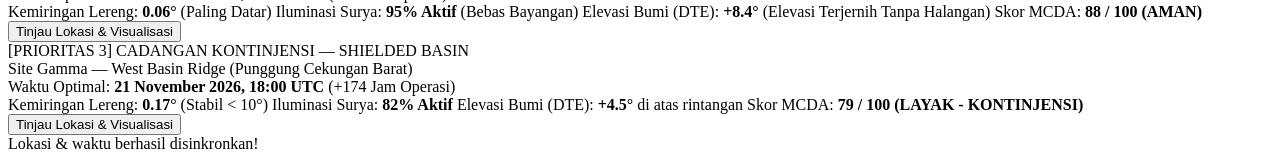
==== commit c00d66db: "feat(i18n): map data-i18n to Stage 2 & 3 cards and recommendation modal" ====
--- a/web/index.html
+++ b/web/index.html
@@ -275,22 +275,22 @@
                   <span data-i18n="home_step2_badge" style="background: #b45309; color: #ffffff; padding: 2px 8px; border-radius: 999px; font-size: 10px; font-weight: 800;">TAHAP 2</span>
                   <span data-i18n="home_step2_sol" style="font-size: 11px; font-weight: 700; color: #92400e; font-style: italic;">Solusi Masalah 2</span>
                 </div>
-                <h3 style="font-size: 14px; font-weight: 800; color: var(--text-primary); margin: 0 0 4px;">
+                <h3 data-i18n="home_step2_title" style="font-size: 14px; font-weight: 800; color: var(--text-primary); margin: 0 0 4px;">
                   Memeriksa Kondisi Permukaan
                 </h3>
-                <div style="font-size: 11.5px; font-weight: 700; color: #b45309; margin-bottom: 8px;">
+                <div data-i18n="home_step2_eng" style="font-size: 11.5px; font-weight: 700; color: #b45309; margin-bottom: 8px;">
                   Visualisasi Topografi (2D, 3D &amp; Horizon)
                 </div>
-                <p style="font-size: 12px; color: var(--text-secondary); line-height: 1.55; margin: 0 0 10px;">
+                <p data-i18n="home_step2_d1" style="font-size: 12px; color: var(--text-secondary); line-height: 1.55; margin: 0 0 10px;">
                   Sistem menampilkan model permukaan Mons Mouton dalam tampilan peta kontur 2D interaktif, medan 3D dinamis, dan mask horizon elevasi tebing.
                 </p>
-                <p style="font-size: 12px; color: var(--text-secondary); line-height: 1.55; margin: 0;">
+                <p data-i18n="home_step2_d2" style="font-size: 12px; color: var(--text-secondary); line-height: 1.55; margin: 0;">
                   Menyajikan inspeksi detail kemiringan lereng zona pendaratan untuk mencegah wahana terbalik serta memverifikasi ketiadaan rintangan fisik pada garis pandang antena.
                 </p>
               </div>
               <div style="margin-top: 14px; padding-top: 10px; border-top: 1px dashed #fde68a;">
                 <div class="action-hint" style="font-size: 11.5px; font-weight: 800; color: #b45309; display: flex; align-items: center; gap: 6px;">
-                  <span>BUKA VISUALISASI 2D/3D</span>
+                  <span data-i18n="home_step2_btn">BUKA VISUALISASI 2D/3D &rarr;</span>
                   <span>&rarr;</span>
                 </div>
               </div>
@@ -303,22 +303,22 @@
                   <span data-i18n="home_step3_badge" style="background: #1d4ed8; color: #ffffff; padding: 2px 8px; border-radius: 999px; font-size: 10px; font-weight: 800;">TAHAP 3</span>
                   <span data-i18n="home_step3_sol" style="font-size: 11px; font-weight: 700; color: #1e40af; font-style: italic;">Solusi Masalah 3</span>
                 </div>
-                <h3 style="font-size: 14px; font-weight: 800; color: var(--text-primary); margin: 0 0 4px;">
+                <h3 data-i18n="home_step3_title" style="font-size: 14px; font-weight: 800; color: var(--text-primary); margin: 0 0 4px;">
                   Menguji Proses Pendaratan
                 </h3>
-                <div style="font-size: 11.5px; font-weight: 700; color: #1d4ed8; margin-bottom: 8px;">
+                <div data-i18n="home_step3_eng" style="font-size: 11.5px; font-weight: 700; color: #1d4ed8; margin-bottom: 8px;">
                   Simulasi Penerbangan (6-DOF Flight Dynamics)
                 </div>
-                <p style="font-size: 12px; color: var(--text-secondary); line-height: 1.55; margin: 0 0 10px;">
+                <p data-i18n="home_step3_d1" style="font-size: 12px; color: var(--text-secondary); line-height: 1.55; margin: 0 0 10px;">
                   Sistem menyimulasikan dinamika penerbangan 6-derajat kebebasan (6-DOF) secara real-time berdasarkan medan gravitasi Bulan dan parameter mekanika orbital wahana Artemis.
                 </p>
-                <p style="font-size: 12px; color: var(--text-secondary); line-height: 1.55; margin: 0;">
+                <p data-i18n="home_step3_d2" style="font-size: 12px; color: var(--text-secondary); line-height: 1.55; margin: 0;">
                   Menguji panduan pengereman bertenaga (powered descent guidance), kestabilan sikap wahana, serta cadangan propelan hingga touchdown vertikal aman.
                 </p>
               </div>
               <div style="margin-top: 14px; padding-top: 10px; border-top: 1px dashed #bfdbfe;">
                 <div class="action-hint" style="font-size: 11.5px; font-weight: 800; color: #1d4ed8; display: flex; align-items: center; gap: 6px;">
-                  <span>LUNCURKAN SIMULATOR 3D</span>
+                  <span data-i18n="home_step3_btn">LUNCURKAN SIMULATOR 3D &rarr;</span>
                   <span>&rarr;</span>
                 </div>
               </div>
@@ -415,7 +415,7 @@
             <span style="font-size: 32px; z-index: 2;">📡</span>
           </div>
 
-          <div style="display: inline-block; background: #eff6ff; color: #1d4ed8; padding: 4px 14px; border-radius: 999px; font-size: 11px; font-weight: 800; letter-spacing: 0.8px; text-transform: uppercase; margin-bottom: 12px;">
+          <div data-i18n="rec_scan_pill" style="display: inline-block; background: #eff6ff; color: #1d4ed8; padding: 4px 14px; border-radius: 999px; font-size: 11px; font-weight: 800; letter-spacing: 0.8px; text-transform: uppercase; margin-bottom: 12px;">
             ANALISIS ASTRODINAMIKA &amp; MEDAN BULAN
           </div>
 
@@ -423,27 +423,27 @@
             Memproses Posisi Matahari &amp; Bumi...
           </h3>
 
-          <p style="font-size: 13.5px; color: var(--text-secondary); line-height: 1.6; margin: 0 auto 28px; max-width: 520px;">
+          <p data-i18n="rec_scan_desc" style="font-size: 13.5px; color: var(--text-secondary); line-height: 1.6; margin: 0 auto 28px; max-width: 520px;">
             Sistem XASUAI sedang menyinkronkan data efemeris orbit dengan topografi kawah Mons Mouton.
           </p>
 
           <!-- Status Telemetri Berurutan -->
           <div style="text-align: left; background: #f8fafc; border: 1px solid #e2e8f0; border-radius: var(--radius-md); padding: 18px 22px; display: flex; flex-direction: column; gap: 10px; font-family: monospace; font-size: 12px;">
             <div id="scan-step-1" style="display: flex; align-items: center; justify-content: space-between; color: var(--text-muted);">
-              <span>[1/4] Mengakses Efemeris JPL Horizons NASA...</span>
-              <span class="step-status">MENUNGGU</span>
+              <span data-i18n="rec_scan_step1">[1/4] Mengakses Efemeris JPL Horizons NASA...</span>
+              <span data-i18n="rec_status_waiting" class="step-status">MENUNGGU</span>
             </div>
             <div id="scan-step-2" style="display: flex; align-items: center; justify-content: space-between; color: var(--text-muted);">
-              <span>[2/4] Menghitung Elevasi Surya &amp; Komunikasi Bumi...</span>
-              <span class="step-status">MENUNGGU</span>
+              <span data-i18n="rec_scan_step2">[2/4] Menghitung Elevasi Surya &amp; Komunikasi Bumi...</span>
+              <span data-i18n="rec_status_waiting" class="step-status">MENUNGGU</span>
             </div>
             <div id="scan-step-3" style="display: flex; align-items: center; justify-content: space-between; color: var(--text-muted);">
-              <span>[3/4] Memindai Rintangan Tebing Mons Mouton (LOLA DEM)...</span>
-              <span class="step-status">MENUNGGU</span>
+              <span data-i18n="rec_scan_step3">[3/4] Memindai Rintangan Tebing Mons Mouton (LOLA DEM)...</span>
+              <span data-i18n="rec_status_waiting" class="step-status">MENUNGGU</span>
             </div>
             <div id="scan-step-4" style="display: flex; align-items: center; justify-content: space-between; color: var(--text-muted);">
-              <span>[4/4] Mengunci Waktu Touchdown &amp; Peluncuran Translunar...</span>
-              <span class="step-status">MENUNGGU</span>
+              <span data-i18n="rec_scan_step4">[4/4] Mengunci Waktu Touchdown &amp; Peluncuran Translunar...</span>
+              <span data-i18n="rec_status_waiting" class="step-status">MENUNGGU</span>
             </div>
           </div>
 
@@ -460,9 +460,9 @@
           <div style="display: flex; justify-content: space-between; align-items: center; margin-bottom: 20px;">
             <button onclick="scrollToRecSlide('1')" style="background: none; border: none; color: var(--text-muted); font-size: 12px; font-weight: 700; cursor: pointer; display: flex; align-items: center; gap: 6px; padding: 4px 8px; border-radius: 6px;" onmouseover="this.style.color='var(--artemis-blue)'" onmouseout="this.style.color='var(--text-muted)'">
               <span>&uarr;</span>
-              <span>Ubah Periode Misi</span>
+              <span data-i18n="rec_back_btn">Ubah Periode Misi</span>
             </button>
-            <div style="background: rgba(16, 185, 129, 0.12); border: 1px solid rgba(16, 185, 129, 0.35); color: #047857; font-size: 11.5px; font-weight: 800; padding: 5px 14px; border-radius: 999px; display: flex; align-items: center; gap: 6px;">
+            <div data-i18n="rec_status_badge" style="background: rgba(16, 185, 129, 0.12); border: 1px solid rgba(16, 185, 129, 0.35); color: #047857; font-size: 11.5px; font-weight: 800; padding: 5px 14px; border-radius: 999px; display: flex; align-items: center; gap: 6px;">
               <span style="width: 8px; height: 8px; background: #10b981; border-radius: 50%;"></span>
               STATUS: OPTIMAL &amp; AMAN
             </div>
@@ -470,10 +470,10 @@
 
           <!-- Card Title -->
           <div style="margin-bottom: 20px; padding-bottom: 14px; border-bottom: 1px solid var(--border-light);">
-            <h3 style="font-size: 20px; font-weight: 800; color: var(--text-primary); margin: 0 0 4px;">
+            <h3 data-i18n="rec_res_title" style="font-size: 20px; font-weight: 800; color: var(--text-primary); margin: 0 0 4px;">
               Hasil Rekomendasi Jadwal Misi
             </h3>
-            <div style="font-size: 12.5px; color: var(--text-secondary);">
+            <div data-i18n="rec_res_target" style="font-size: 12.5px; color: var(--text-secondary);">
               Target Lokasi: <strong>Mons Mouton Crest (-84.9°S, 33.3°W)</strong>
             </div>
           </div>
@@ -485,19 +485,19 @@
             <div style="flex: 1; min-width: 220px;">
               <div style="display: flex; align-items: center; gap: 8px; margin-bottom: 6px;">
                 <span style="font-size: 20px;">🚀</span>
-                <span style="font-size: 11px; font-weight: 800; color: var(--text-muted); text-transform: uppercase; letter-spacing: 0.5px;">LEPAS LANDAS DARI BUMI</span>
+                <span data-i18n="rec_col_launch_tag" style="font-size: 11px; font-weight: 800; color: var(--text-muted); text-transform: uppercase; letter-spacing: 0.5px;">LEPAS LANDAS DARI BUMI</span>
               </div>
               <div id="rec-launch-time" style="font-size: 18px; font-weight: 800; color: var(--text-primary); margin-bottom: 4px;">
                 11 November 2026, 08:00 UTC
               </div>
-              <div style="font-size: 11.5px; color: var(--text-secondary);">
+              <div data-i18n="rec_col_launch_desc" style="font-size: 11.5px; color: var(--text-secondary);">
                 Peluncuran roket dari Bumi menuju lintasan translunar
               </div>
             </div>
 
             <!-- Panah Alur Transit 4 Hari -->
             <div style="display: flex; flex-direction: column; align-items: center; justify-content: center; padding: 0 12px; min-width: 140px;">
-              <div style="font-size: 11px; font-weight: 800; color: var(--artemis-blue); margin-bottom: 4px; background: #e0f2fe; padding: 3px 12px; border-radius: 999px;">
+              <div data-i18n="rec_transit_tag" style="font-size: 11px; font-weight: 800; color: var(--artemis-blue); margin-bottom: 4px; background: #e0f2fe; padding: 3px 12px; border-radius: 999px;">
                 4 Hari Perjalanan
               </div>
               <div style="display: flex; align-items: center; width: 100%; color: var(--artemis-blue);">
@@ -509,13 +509,13 @@
             <!-- Kolom Pendaratan Bulan -->
             <div style="flex: 1; min-width: 220px; text-align: right;">
               <div style="display: flex; align-items: center; justify-content: flex-end; gap: 8px; margin-bottom: 6px;">
-                <span style="font-size: 11px; font-weight: 800; color: #047857; text-transform: uppercase; letter-spacing: 0.5px;">PENDARATAN DI BULAN</span>
+                <span data-i18n="rec_col_land_tag" style="font-size: 11px; font-weight: 800; color: #047857; text-transform: uppercase; letter-spacing: 0.5px;">PENDARATAN DI BULAN</span>
                 <span style="font-size: 20px;">🌕</span>
               </div>
               <div id="rec-landing-time" style="font-size: 18px; font-weight: 800; color: #047857; margin-bottom: 4px;">
                 15 November 2026, 08:00 UTC
               </div>
-              <div style="font-size: 11.5px; color: var(--text-secondary);">
+              <div data-i18n="rec_col_land_desc" style="font-size: 11.5px; color: var(--text-secondary);">
                 Touchdown aman di Mons Mouton, Kutub Selatan Bulan
               </div>
             </div>
@@ -524,7 +524,7 @@
 
           <!-- Paragraf Penjelasan Mengapa Waktu Ini Dipilih -->
           <div style="margin-bottom: 26px;">
-            <h4 style="font-size: 14px; font-weight: 800; color: var(--text-primary); margin: 0 0 8px;">
+            <h4 data-i18n="rec_box_why_title" style="font-size: 14px; font-weight: 800; color: var(--text-primary); margin: 0 0 8px;">
               Mengapa Waktu Ini Dipilih?
             </h4>
             <p id="rec-explanation-paragraph" style="font-size: 13.5px; line-height: 1.75; color: var(--text-secondary); margin: 0;">
@@ -535,7 +535,7 @@
           <!-- Tombol Aksi Menuju Visualisasi -->
           <div style="display: flex; justify-content: flex-end; align-items: center; padding-top: 18px; border-top: 1px solid var(--border-light);">
             <button class="btn-finder-hero" onclick="switchView('visualisasi'); playAvionicBeep(800, 'sine');" style="padding: 14px 32px; font-size: 13.5px; font-weight: 800; display: flex; align-items: center; gap: 8px; box-shadow: 0 4px 16px rgba(14, 116, 144, 0.35);">
-              <span>Lihat Titik Pendaratan di Visualisasi</span>
+              <span data-i18n="rec_btn_to_vis">Lihat Titik Pendaratan di Visualisasi &rarr;</span>
               <span>&rarr;</span>
             </button>
           </div>
@@ -652,7 +652,7 @@
             <div style="display: flex; align-items: center; gap: 10px;">
               <button onclick="scrollToVisSlide('menu')" style="background: none; border: none; color: var(--text-muted); font-size: 12px; font-weight: 700; cursor: pointer; display: flex; align-items: center; gap: 4px; padding: 2px 6px; border-radius: 6px;" onmouseover="this.style.color='var(--artemis-blue)'" onmouseout="this.style.color='var(--text-muted)'">
                 <span>&uarr;</span>
-                <span>Kembali ke Menu Visualisasi</span>
+                <span data-i18n="vis_globe_back">Kembali ke Menu Visualisasi</span>
               </button>
               <span class="card-title" style="font-size: 17px; font-weight: 800;">
                 <span data-i18n="vis_globe_title">Navigasi Orbital 3D — Menuju Mons Mouton Crest</span>
@@ -673,9 +673,9 @@
             <!-- 3D Globe HUD Overlay -->
             <div class="globe-hud-overlay">
               <div class="globe-hud-info">
-                <span class="hud-tag">ORBITAL CAMERA 3D</span>
-                <span id="globe-alt-readout" class="hud-alt" style="color: #38bdf8; font-weight: 800;">Ketinggian: 15,0 km | Target: Terkunci</span>
-                <span id="globe-target-readout" class="hud-coord">Sasaran: Mons Mouton Crest (-84,9°S, 33,3°W)</span>
+                <span data-i18n="vis_globe_hud_tag" class="hud-tag">ORBITAL CAMERA 3D</span>
+                <span data-i18n="vis_globe_hud_alt" id="globe-alt-readout" class="hud-alt" style="color: #38bdf8; font-weight: 800;">Ketinggian: 15,0 km | Target: Terkunci</span>
+                <span data-i18n="vis_globe_hud_target" id="globe-target-readout" class="hud-coord">Sasaran: Mons Mouton Crest (-84,9°S, 33,3°W)</span>
               </div>
               <div class="globe-hud-actions">
                 <button class="btn-hud" onclick="zoomGlobe(-2.0)" title="Dolly Zoom In">＋ Zoom</button>
@@ -693,11 +693,11 @@
 
           <!-- Slide 2 Bottom Bar -->
           <div style="display: flex; justify-content: space-between; align-items: center; margin-top: 10px; padding-top: 8px; border-top: 1px solid var(--border-light); flex-wrap: wrap; gap: 8px;">
-            <div style="font-size: 11.5px; color: var(--text-secondary);">
+            <div data-i18n="vis_globe_nav_hint" style="font-size: 11.5px; color: var(--text-secondary);">
               <strong>Petunjuk Navigasi:</strong> Klik dan geser untuk memutar globe. Gunakan roda tetikus untuk memperbesar atau memperkecil tampilan.
             </div>
             <div onclick="scrollToVisSlide('dem')" style="cursor: pointer; display: inline-flex; align-items: center; gap: 6px; font-size: 12px; font-weight: 800; color: var(--artemis-blue); background: #f0f9ff; padding: 5px 14px; border-radius: 999px;">
-              <span>Lanjut ke Visualisasi 2: Pemeriksaan Peta Kontur 2D (LOLA DEM)</span>
+              <span data-i18n="vis_globe_btn_next">Lanjut ke Visualisasi 2: Pemeriksaan Peta Kontur 2D (LOLA DEM) &darr;</span>
               <span>&darr;</span>
             </div>
           </div>
@@ -716,7 +716,7 @@
             <div style="display: flex; align-items: center; gap: 10px;">
               <button onclick="scrollToVisSlide('menu')" style="background: none; border: none; color: var(--text-muted); font-size: 12px; font-weight: 700; cursor: pointer; display: flex; align-items: center; gap: 4px; padding: 2px 6px; border-radius: 6px;" onmouseover="this.style.color='var(--artemis-blue)'" onmouseout="this.style.color='var(--text-muted)'">
                 <span>&uarr;</span>
-                <span>Kembali ke Menu Visualisasi</span>
+                <span data-i18n="vis_globe_back">Kembali ke Menu Visualisasi</span>
               </button>
               <span class="card-title" style="font-size: 17px; font-weight: 800;">
                 <span data-i18n="vis_map_title">Inspeksi Kelerengan &amp; Kontur Medan 2D (LOLA DEM)</span>
@@ -746,7 +746,7 @@
                 <button class="btn-hud" onclick="zoomDem(-0.5)" title="Perkecil (Zoom Out)">－</button>
                 <button class="btn-hud" onclick="resetDemZoom()" title="Reset Tampilan Zoom">Reset</button>
               </div>
-              <div class="dem-hint-badge" style="position: absolute; top: 10px; left: 10px; background: rgba(15, 23, 42, 0.85); border: 1px solid rgba(255, 255, 255, 0.15); border-radius: var(--radius-sm); padding: 4px 8px; color: #94a3b8; font-size: 10px; font-weight: 600; z-index: 25; pointer-events: none; backdrop-filter: blur(4px);">
+              <div data-i18n="vis_map_hint" class="dem-hint-badge" style="position: absolute; top: 10px; left: 10px; background: rgba(15, 23, 42, 0.85); border: 1px solid rgba(255, 255, 255, 0.15); border-radius: var(--radius-sm); padding: 4px 8px; color: #94a3b8; font-size: 10px; font-weight: 600; z-index: 25; pointer-events: none; backdrop-filter: blur(4px);">
                 Gunakan Roda Gulir untuk Zoom • Klik &amp; Tarik untuk Menggeser Peta
               </div>
             </div>
@@ -755,30 +755,30 @@
           <!-- Bottom Metric Tiles -->
           <div style="display: grid; grid-template-columns: repeat(auto-fit, minmax(180px, 1fr)); gap: 10px; background: rgba(16, 185, 129, 0.08); border: 1px solid rgba(16, 185, 129, 0.3); border-radius: var(--radius-md); padding: 10px 14px; margin-top: 10px;">
             <div>
-              <div style="font-size: 9.5px; font-weight: 800; color: var(--text-muted); text-transform: uppercase;">KEMIRINGAN LERENG</div>
-              <div style="font-size: 14px; font-weight: 800; color: var(--emerald-safe); margin-top: 2px;">0,08° (Sangat Datar, di bawah 10°)</div>
-              <div style="font-size: 10.5px; color: var(--text-dim);">Permukaan aman dari risiko wahana terguling.</div>
+              <div data-i18n="vis_m1_title" style="font-size: 9.5px; font-weight: 800; color: var(--text-muted); text-transform: uppercase;">KEMIRINGAN LERENG</div>
+              <div data-i18n="vis_m1_val" style="font-size: 14px; font-weight: 800; color: var(--emerald-safe); margin-top: 2px;">0,08° (Sangat Datar, di bawah 10°)</div>
+              <div data-i18n="vis_m1_desc" style="font-size: 10.5px; color: var(--text-dim);">Permukaan aman dari risiko wahana terguling.</div>
             </div>
             <div>
-              <div style="font-size: 9.5px; font-weight: 800; color: var(--text-muted); text-transform: uppercase;">ELEVASI PUNCAK</div>
-              <div style="font-size: 14px; font-weight: 800; color: var(--artemis-blue); margin-top: 2px;">+5.920 m (Dataran Tinggi)</div>
-              <div style="font-size: 10.5px; color: var(--text-dim);">Berada jauh di atas dasar kawah yang gelap.</div>
+              <div data-i18n="vis_m2_title" style="font-size: 9.5px; font-weight: 800; color: var(--text-muted); text-transform: uppercase;">ELEVASI PUNCAK</div>
+              <div data-i18n="vis_m2_val" style="font-size: 14px; font-weight: 800; color: var(--artemis-blue); margin-top: 2px;">+5.920 m (Dataran Tinggi)</div>
+              <div data-i18n="vis_m2_desc" style="font-size: 10.5px; color: var(--text-dim);">Berada jauh di atas dasar kawah yang gelap.</div>
             </div>
             <div>
-              <div style="font-size: 9.5px; font-weight: 800; color: var(--text-muted); text-transform: uppercase;">ILUMINASI SURYA</div>
-              <div style="font-size: 14px; font-weight: 800; color: var(--emerald-safe); margin-top: 2px;">100% Bebas Bayangan</div>
-              <div style="font-size: 10.5px; color: var(--text-dim);">Mendapatkan cahaya Matahari untuk mendukung pasokan listrik.</div>
+              <div data-i18n="vis_m3_title" style="font-size: 9.5px; font-weight: 800; color: var(--text-muted); text-transform: uppercase;">ILUMINASI SURYA</div>
+              <div data-i18n="vis_m3_val" style="font-size: 14px; font-weight: 800; color: var(--emerald-safe); margin-top: 2px;">100% Bebas Bayangan</div>
+              <div data-i18n="vis_m3_desc" style="font-size: 10.5px; color: var(--text-dim);">Mendapatkan cahaya Matahari untuk mendukung pasokan listrik.</div>
             </div>
             <div>
-              <div style="font-size: 9.5px; font-weight: 800; color: var(--text-muted); text-transform: uppercase;">STATUS TOPOGRAFI</div>
-              <div style="font-size: 14px; font-weight: 800; color: var(--emerald-safe); margin-top: 2px;">VERIFIKASI GO (AMAN)</div>
-              <div style="font-size: 10.5px; color: var(--text-dim);">Memenuhi standar keselamatan NASA.</div>
+              <div data-i18n="vis_m4_title" style="font-size: 9.5px; font-weight: 800; color: var(--text-muted); text-transform: uppercase;">STATUS TOPOGRAFI</div>
+              <div data-i18n="vis_m4_val" style="font-size: 14px; font-weight: 800; color: var(--emerald-safe); margin-top: 2px;">VERIFIKASI GO (AMAN)</div>
+              <div data-i18n="vis_m4_desc" style="font-size: 10.5px; color: var(--text-dim);">Memenuhi standar keselamatan NASA.</div>
             </div>
           </div>
 
           <!-- Slide 3 Navigation Cue to Slide 4 -->
           <div onclick="scrollToVisSlide('terrain')" style="cursor: pointer; margin-top: 8px; display: flex; align-items: center; justify-content: center; gap: 6px; font-size: 12px; font-weight: 800; color: var(--artemis-blue);">
-            <span>Lanjut ke Visualisasi 3: Topografi 3D dan Pemeriksaan Jalur Sinyal</span>
+            <span data-i18n="vis_map_btn_next">Lanjut ke Visualisasi 3: Topografi 3D dan Pemeriksaan Jalur Sinyal &darr;</span>
             <span>&darr;</span>
           </div>
 
@@ -1017,13 +1017,13 @@
     <div class="modal-box" onclick="event.stopPropagation()">
       <div class="modal-header">
         <div>
-          <div class="guide-badge">
+          <div data-i18n="modal_rec_badge" class="guide-badge">
             Automated Decision Matrix • NASA JPL Horizons & LOLA DEM
           </div>
-          <h2 style="font-size: 18px; font-weight: 800; color: var(--text-primary); margin-top: 4px;">
+          <h2 data-i18n="modal_rec_title" style="font-size: 18px; font-weight: 800; color: var(--text-primary); margin-top: 4px;">
             Rekomendasi Tanggal, Waktu & Lokasi Pendaratan Optimal
           </h2>
-          <p style="font-size: 12px; color: var(--text-muted); margin-top: 2px;">
+          <p data-i18n="modal_rec_desc" style="font-size: 12px; color: var(--text-muted); margin-top: 2px;">
             Sistem menganalisis kombinasi 3 lokasi pendaratan dan durasi 336 jam untuk menemukan titik dengan batas aman cakrawala, iluminasi maksimum, dan koneksi DTE stabil:
           </p>
         </div>
@@ -1034,20 +1034,20 @@
         <!-- OPSI 1: PRIMARY -->
         <div class="rec-card best">
           <div>
-            <div class="rec-badge-tag badge-primary-rec">[PRIORITAS 1] REKOMENDASI UTAMA — GOLDEN SOLAR WINDOW</div>
-            <div class="rec-title">Site Alpha — Mons Mouton Crest (Dataran Tinggi Utama)</div>
-            <div class="rec-time">
+            <div data-i18n="modal_p1_badge" class="rec-badge-tag badge-primary-rec">[PRIORITAS 1] REKOMENDASI UTAMA — GOLDEN SOLAR WINDOW</div>
+            <div data-i18n="modal_p1_title" class="rec-title">Site Alpha — Mons Mouton Crest (Dataran Tinggi Utama)</div>
+            <div data-i18n="modal_p1_time" class="rec-time">
               Waktu Optimal: <strong>14 November 2026, 12:00 UTC</strong> (+0 Jam Operasi)
             </div>
             <div class="rec-specs-grid">
-              <span class="rec-spec-pill">Kemiringan Lereng: <strong>0.08°</strong> (Sangat Datar &lt; 10°)</span>
-              <span class="rec-spec-pill">Iluminasi Surya: <strong>100% Aktif</strong> (168 Jam Cahaya Maksimal)</span>
-              <span class="rec-spec-pill">Elevasi Bumi (DTE): <strong>+6.8°</strong> (Clearance Bibir Kawah Aman)</span>
-              <span class="rec-spec-pill" style="color: var(--emerald-safe); background: var(--emerald-bg);">Skor MCDA: <strong>92 / 100 (SANGAT AMAN)</strong></span>
+              <span data-i18n="modal_p1_s1" class="rec-spec-pill">Kemiringan Lereng: <strong>0.08°</strong> (Sangat Datar &lt; 10°)</span>
+              <span data-i18n="modal_p1_s2" class="rec-spec-pill">Iluminasi Surya: <strong>100% Aktif</strong> (168 Jam Cahaya Maksimal)</span>
+              <span data-i18n="modal_p1_s3" class="rec-spec-pill">Elevasi Bumi (DTE): <strong>+6.8°</strong> (Clearance Bibir Kawah Aman)</span>
+              <span data-i18n="modal_p1_s4" class="rec-spec-pill" style="color: var(--emerald-safe); background: var(--emerald-bg);">Skor MCDA: <strong>92 / 100 (SANGAT AMAN)</strong></span>
             </div>
           </div>
           <div>
-            <button class="btn-apply-rec" onclick="applyRecommendation('ALPHA', 0, 'Site Alpha (Mons Mouton Crest)', '14 Nov 2026 12:00 UTC')">
+            <button data-i18n="modal_btn_apply" class="btn-apply-rec" onclick="applyRecommendation('ALPHA', 0, 'Site Alpha (Mons Mouton Crest)', '14 Nov 2026 12:00 UTC')">
               Tinjau Lokasi & Visualisasi
             </button>
           </div>
@@ -1056,20 +1056,20 @@
         <!-- OPSI 2: PEAK DTE -->
         <div class="rec-card">
           <div>
-            <div class="rec-badge-tag badge-sec-rec">[PRIORITAS 2] KONEKTIVITAS BUMI MAKSIMAL — PEAK EARTH LINK</div>
-            <div class="rec-title">Site Beta — Plateau North Rim (Tebing Utara)</div>
-            <div class="rec-time">
+            <div data-i18n="modal_p2_badge" class="rec-badge-tag badge-sec-rec">[PRIORITAS 2] KONEKTIVITAS BUMI MAKSIMAL — PEAK EARTH LINK</div>
+            <div data-i18n="modal_p2_title" class="rec-title">Site Beta — Plateau North Rim (Tebing Utara)</div>
+            <div data-i18n="modal_p2_time" class="rec-time">
               Waktu Optimal: <strong>17 November 2026, 06:00 UTC</strong> (+66 Jam Operasi)
             </div>
             <div class="rec-specs-grid">
-              <span class="rec-spec-pill">Kemiringan Lereng: <strong>0.06°</strong> (Paling Datar)</span>
-              <span class="rec-spec-pill">Iluminasi Surya: <strong>95% Aktif</strong> (Bebas Bayangan)</span>
-              <span class="rec-spec-pill">Elevasi Bumi (DTE): <strong>+8.4°</strong> (Elevasi Terjernih Tanpa Halangan)</span>
-              <span class="rec-spec-pill" style="color: var(--emerald-safe); background: var(--emerald-bg);">Skor MCDA: <strong>88 / 100 (AMAN)</strong></span>
+              <span data-i18n="modal_p2_s1" class="rec-spec-pill">Kemiringan Lereng: <strong>0.06°</strong> (Paling Datar)</span>
+              <span data-i18n="modal_p2_s2" class="rec-spec-pill">Iluminasi Surya: <strong>95% Aktif</strong> (Bebas Bayangan)</span>
+              <span data-i18n="modal_p2_s3" class="rec-spec-pill">Elevasi Bumi (DTE): <strong>+8.4°</strong> (Elevasi Terjernih Tanpa Halangan)</span>
+              <span data-i18n="modal_p2_s4" class="rec-spec-pill" style="color: var(--emerald-safe); background: var(--emerald-bg);">Skor MCDA: <strong>88 / 100 (AMAN)</strong></span>
             </div>
           </div>
           <div>
-            <button class="btn-apply-rec" onclick="applyRecommendation('BETA', 66, 'Site Beta (Plateau North Rim)', '17 Nov 2026 06:00 UTC')">
+            <button data-i18n="modal_btn_apply" class="btn-apply-rec" onclick="applyRecommendation('BETA', 66, 'Site Beta (Plateau North Rim)', '17 Nov 2026 06:00 UTC')">
               Tinjau Lokasi & Visualisasi
             </button>
           </div>
@@ -1078,20 +1078,20 @@
         <!-- OPSI 3: CONTINGENCY -->
         <div class="rec-card">
           <div>
-            <div class="rec-badge-tag badge-sec-rec">[PRIORITAS 3] CADANGAN KONTINJENSI — SHIELDED BASIN</div>
-            <div class="rec-title">Site Gamma — West Basin Ridge (Punggung Cekungan Barat)</div>
-            <div class="rec-time">
+            <div data-i18n="modal_p3_badge" class="rec-badge-tag badge-sec-rec">[PRIORITAS 3] CADANGAN KONTINJENSI — SHIELDED BASIN</div>
+            <div data-i18n="modal_p3_title" class="rec-title">Site Gamma — West Basin Ridge (Punggung Cekungan Barat)</div>
+            <div data-i18n="modal_p3_time" class="rec-time">
               Waktu Optimal: <strong>21 November 2026, 18:00 UTC</strong> (+174 Jam Operasi)
             </div>
             <div class="rec-specs-grid">
-              <span class="rec-spec-pill">Kemiringan Lereng: <strong>0.17°</strong> (Stabil &lt; 10°)</span>
-              <span class="rec-spec-pill">Iluminasi Surya: <strong>82% Aktif</strong></span>
-              <span class="rec-spec-pill">Elevasi Bumi (DTE): <strong>+4.5°</strong> di atas rintangan</span>
-              <span class="rec-spec-pill" style="color: var(--amber-warn); background: var(--amber-bg);">Skor MCDA: <strong>79 / 100 (LAYAK - KONTINJENSI)</strong></span>
+              <span data-i18n="modal_p3_s1" class="rec-spec-pill">Kemiringan Lereng: <strong>0.17°</strong> (Stabil &lt; 10°)</span>
+              <span data-i18n="modal_p3_s2" class="rec-spec-pill">Iluminasi Surya: <strong>82% Aktif</strong></span>
+              <span data-i18n="modal_p3_s3" class="rec-spec-pill">Elevasi Bumi (DTE): <strong>+4.5°</strong> di atas rintangan</span>
+              <span data-i18n="modal_p3_s4" class="rec-spec-pill" style="color: var(--amber-warn); background: var(--amber-bg);">Skor MCDA: <strong>79 / 100 (LAYAK - KONTINJENSI)</strong></span>
             </div>
           </div>
           <div>
-            <button class="btn-apply-rec" onclick="applyRecommendation('GAMMA', 174, 'Site Gamma (West Basin Ridge)', '21 Nov 2026 18:00 UTC')">
+            <button data-i18n="modal_btn_apply" class="btn-apply-rec" onclick="applyRecommendation('GAMMA', 174, 'Site Gamma (West Basin Ridge)', '21 Nov 2026 18:00 UTC')">
               Tinjau Lokasi & Visualisasi
             </button>
           </div>
@@ -1107,6 +1107,6 @@
   </div>
 
   <!-- JAVASCRIPT SYSTEM ENGINE -->
-  <script src="/js/app.js?v=60"></script>
+  <script src="/js/app.js?v=85"></script>
 </body>
 </html>
